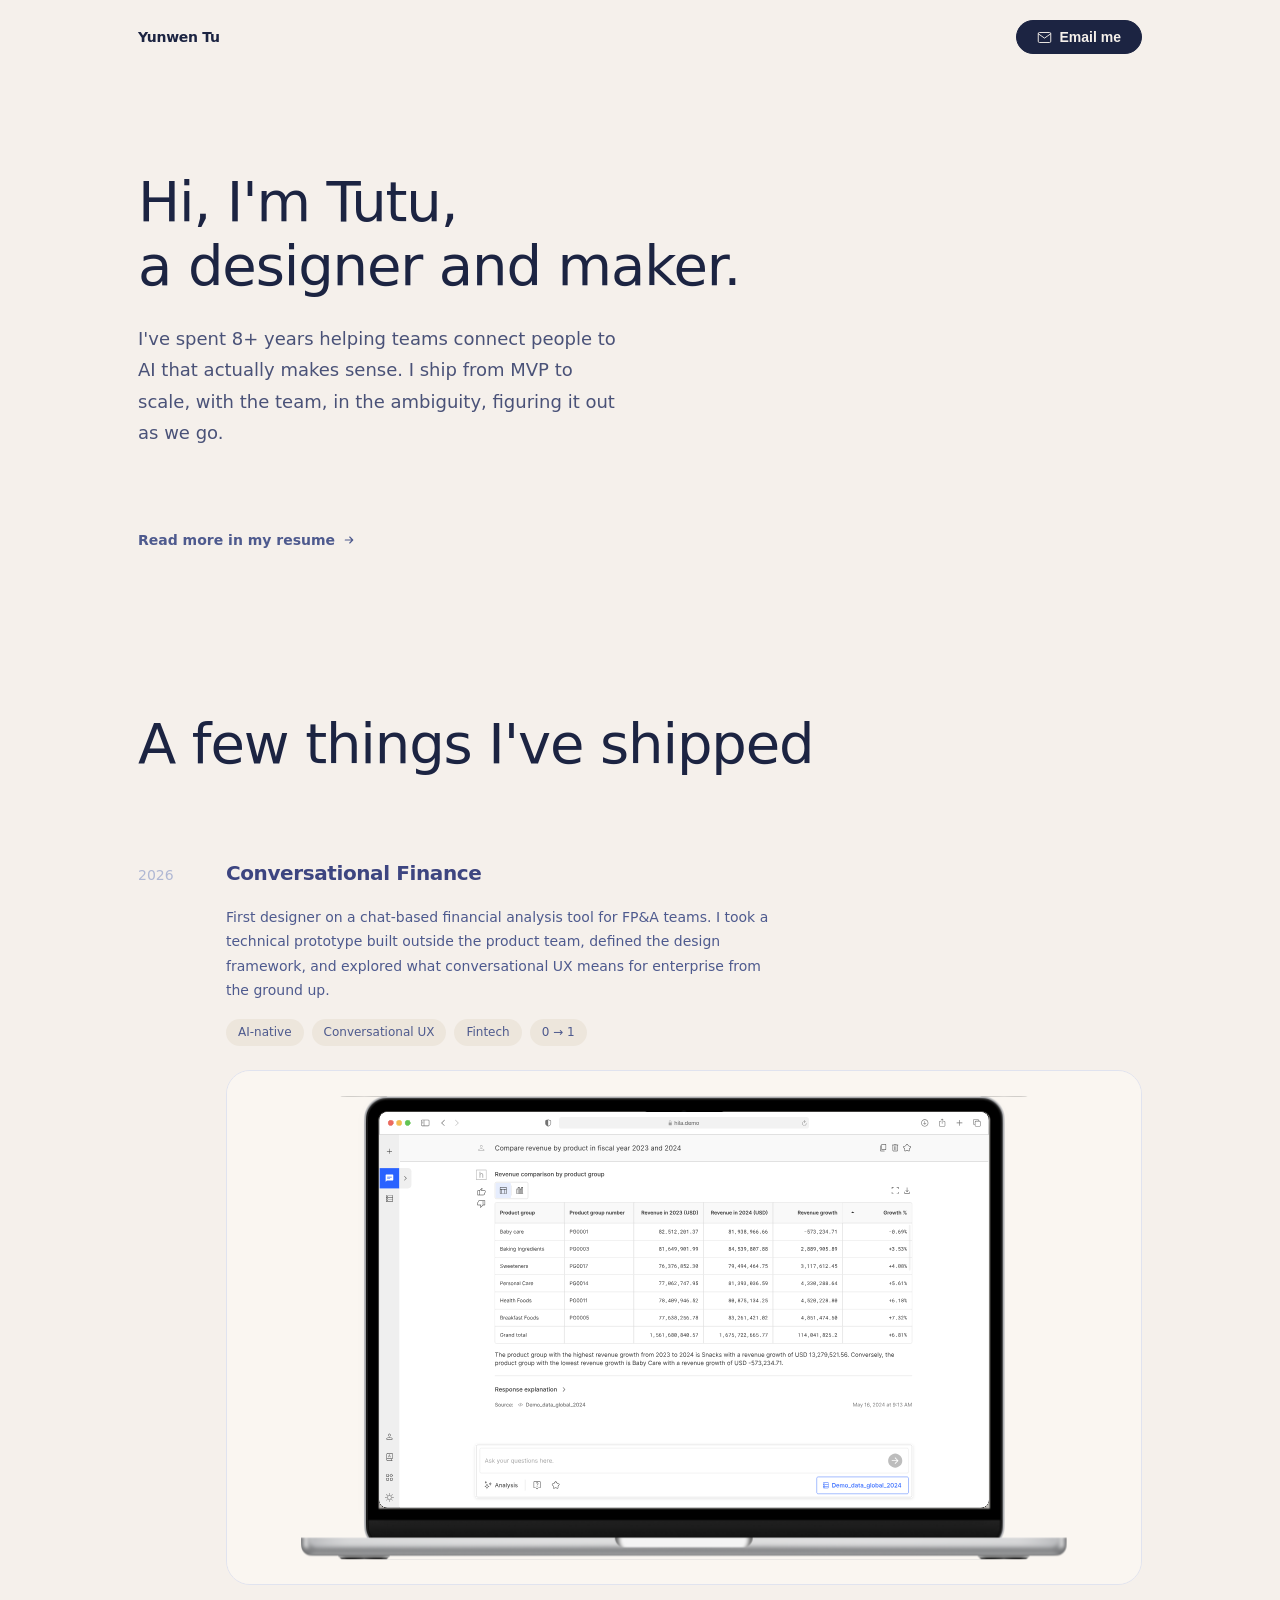
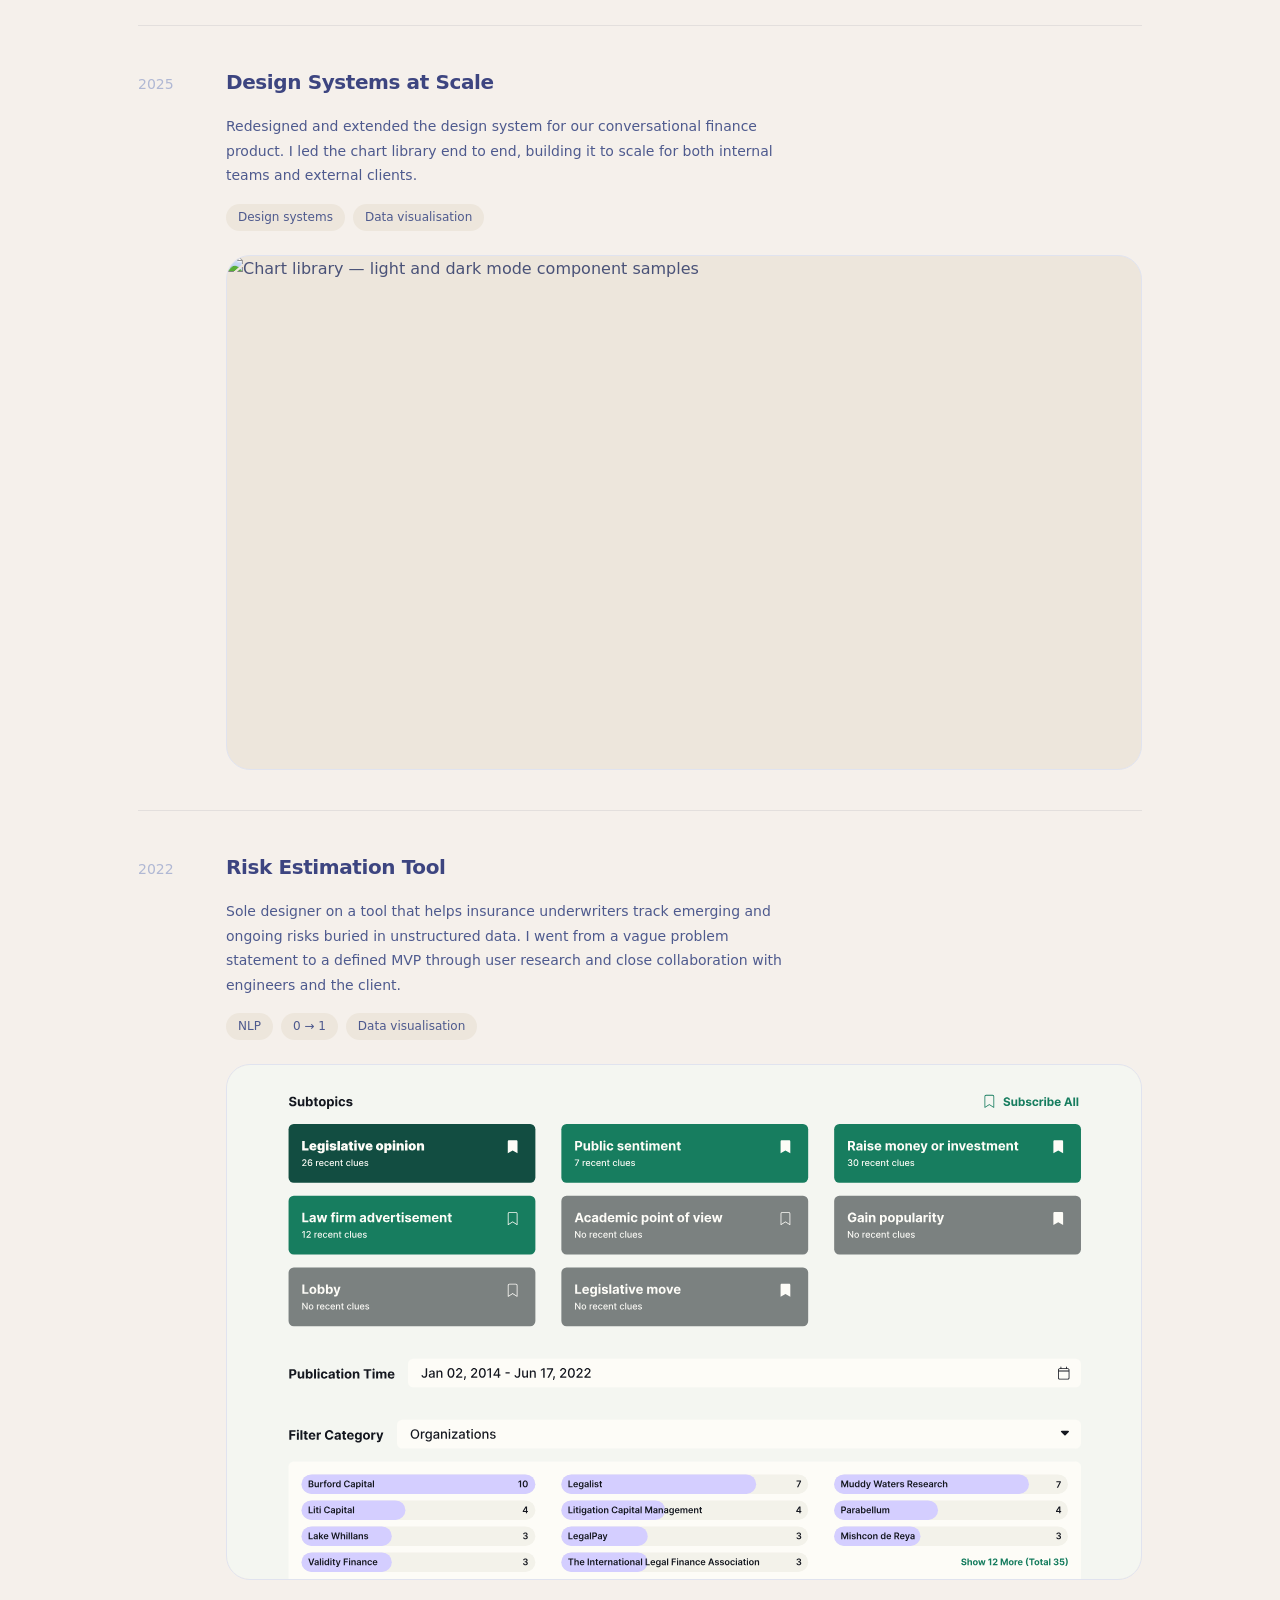
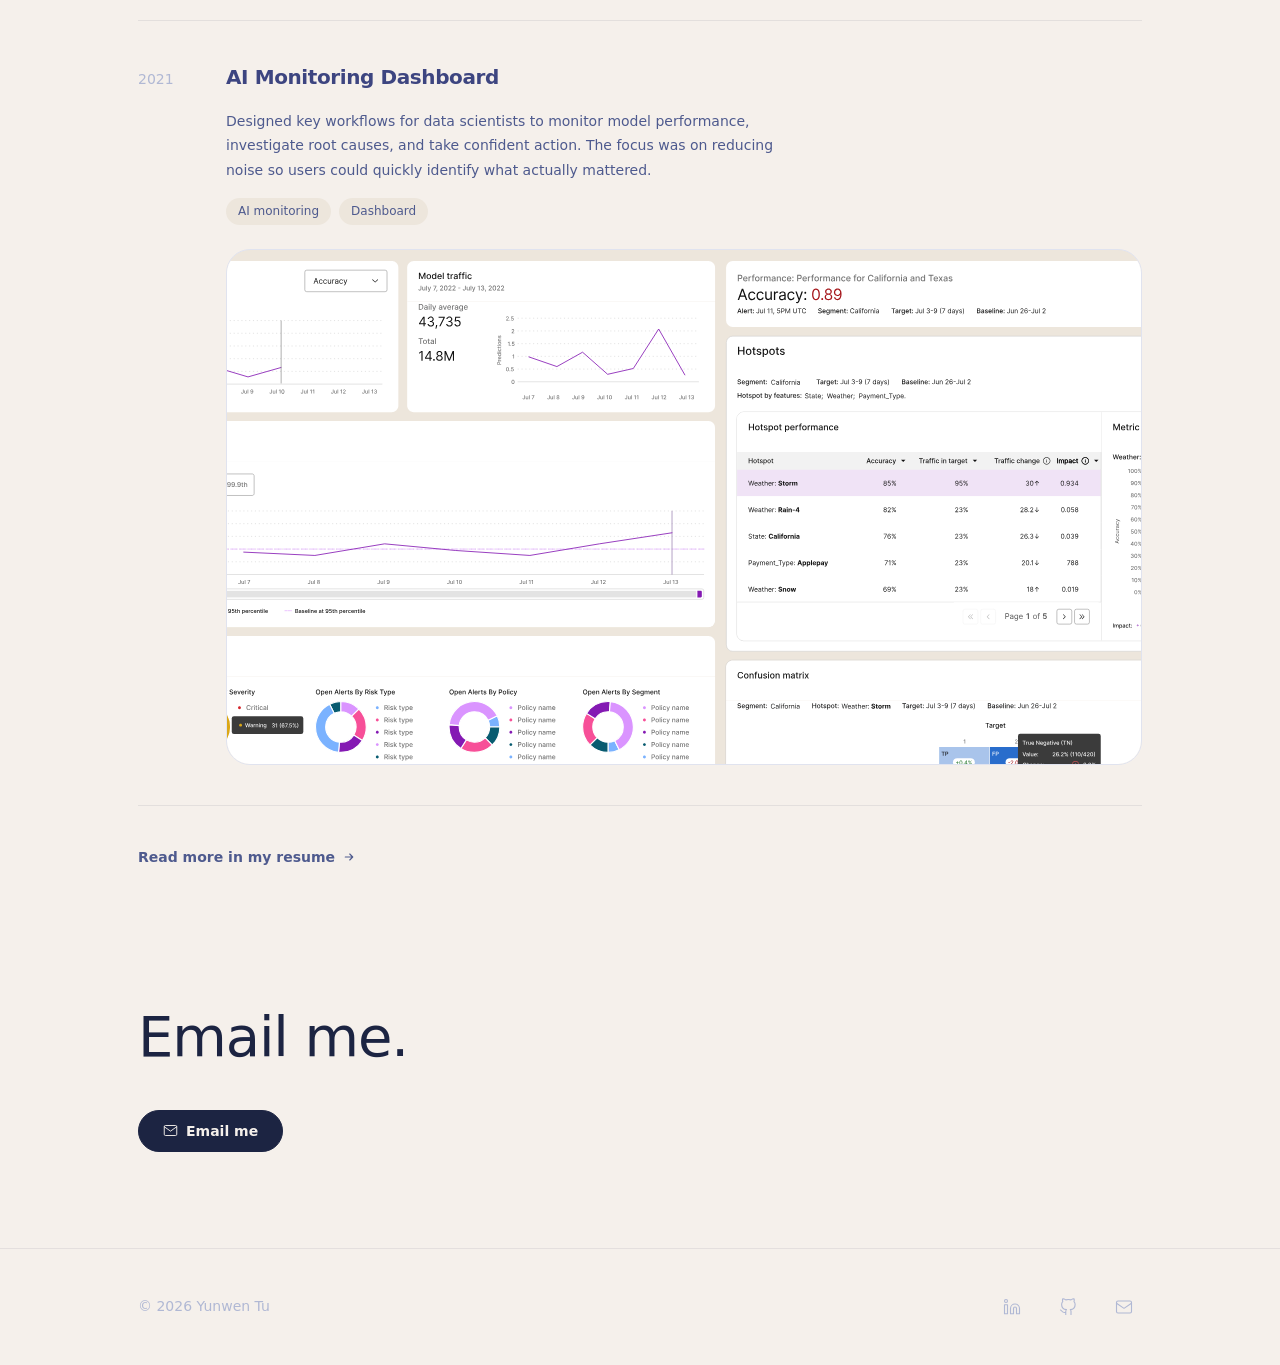
==== index.html @ d5af6b0a "ui polish" ====
<!DOCTYPE html>
<html lang="en">
<head>
  <meta charset="UTF-8">
  <meta name="viewport" content="width=device-width, initial-scale=1.0">
  <title>Yunwen Tu — Product Designer</title>
  <meta name="description" content="Senior product designer specialising in AI and enterprise UX.">

  <link rel="stylesheet" href="https://cdn.jsdelivr.net/npm/@fontsource-variable/mulish/index.css">
  <link rel="stylesheet" href="tokens.css">

  <style>
    /* ================================================================
       RESET & BASE
    ================================================================ */
    *, *::before, *::after { box-sizing: border-box; margin: 0; padding: 0; }
    html { font-size: 16px; scroll-behavior: smooth; }

    body {
      font-family: var(--font-body);
      background-color: var(--surface-page);
      color: var(--text-body);
      line-height: var(--leading-normal);
      -webkit-font-smoothing: antialiased;
    }

    a {
      color: inherit;
      text-decoration: none;
    }

    /* ================================================================
       LAYOUT
    ================================================================ */
    .wrap {
      max-width: var(--max-w-wide);
      margin: 0 auto;
      padding: 0 var(--gutter-md);
    }

    /* ================================================================
       NAV
    ================================================================ */
    .nav {
      position: sticky;
      top: 0;
      z-index: var(--z-sticky);
      background-color: rgba(245, 240, 235, 0.92);
      backdrop-filter: blur(14px);
      -webkit-backdrop-filter: blur(14px);
    }

    .nav-inner {
      max-width: var(--max-w-wide);
      margin: 0 auto;
      padding: var(--space-5) var(--gutter-md);
      display: flex;
      align-items: center;
      justify-content: space-between;
    }

    .nav-name {
      font-size: var(--text-sm);
      font-weight: var(--weight-ui);
      color: var(--text-primary);
      letter-spacing: var(--tracking-tight);
      transition: opacity var(--transition-fast);
    }
    .nav-name:hover { opacity: 0.55; }

    .nav-right {
      display: flex;
      align-items: center;
      gap: var(--space-8);
    }

    .nav-links {
      list-style: none;
      display: flex;
      gap: var(--space-8);
    }

    .nav-links a {
      font-size: var(--text-sm);
      font-weight: var(--weight-normal);
      color: var(--text-secondary);
      transition: color var(--transition-fast);
    }
    .nav-links a:hover { color: var(--text-primary); }

    .nav-email {
      display: inline-flex;
      align-items: center;
      gap: var(--space-2);
      font-size: var(--text-sm);
      font-weight: var(--weight-ui);
      color: var(--text-on-dark);
      background-color: var(--text-primary);
      padding: var(--space-2) var(--space-5);
      border: 1.5px solid var(--text-primary);
      border-radius: var(--radius-full);
      cursor: pointer;
      transition: background-color var(--transition-fast), border-color var(--transition-fast);
    }
    .nav-email:hover {
      background-color: var(--color-navy-900);
      border-color: var(--color-navy-900);
    }

    /* Snackbar */
    .snackbar {
      position: fixed;
      bottom: var(--space-8);
      left: 50%;
      transform: translateX(-50%) translateY(12px);
      background-color: var(--color-navy-800);
      color: var(--color-cream-200);
      font-size: var(--text-sm);
      font-weight: var(--weight-ui);
      padding: var(--space-3) var(--space-6);
      border-radius: var(--radius-full);
      box-shadow: var(--shadow-lg);
      opacity: 0;
      pointer-events: none;
      transition: opacity var(--duration-base) var(--ease-out),
                  transform var(--duration-base) var(--ease-out);
      z-index: var(--z-toast);
      display: flex;
      align-items: center;
      gap: var(--space-2);
    }
    .snackbar.show {
      opacity: 1;
      transform: translateX(-50%) translateY(0);
    }

    /* ================================================================
       HERO
    ================================================================ */
    .hero {
      padding: var(--space-24) 0 var(--space-20);
    }

    .hero-headline {
      font-family: var(--font-display);
      font-weight: var(--weight-display);
      font-size: clamp(var(--text-3xl), 5vw, var(--text-5xl));
      line-height: var(--leading-tight);
      letter-spacing: var(--tracking-tight);
      color: var(--text-primary);
      max-width: 720px;
      margin-bottom: var(--space-6);
      opacity: 0;
      animation: fadeUp 0.5s var(--ease-out) 0.1s forwards;
    }

    .hero-sub {
      font-size: var(--text-lg);
      font-weight: var(--weight-normal);
      color: var(--text-body);
      line-height: var(--leading-relaxed);
      max-width: 480px;
      margin-bottom: var(--space-10);
      opacity: 0;
      animation: fadeUp 0.5s var(--ease-out) 0.2s forwards;
    }

    /* ================================================================
       BUTTONS — used in About teaser
    ================================================================ */
    .btn {
      display: inline-flex;
      align-items: center;
      gap: var(--space-2);
      padding: var(--space-3) var(--space-6);
      font-family: var(--font-sans);
      font-size: var(--text-sm);
      font-weight: var(--weight-ui);
      border-radius: var(--radius-full);
      transition: all var(--transition-base);
      cursor: pointer;
    }

    .btn-outline {
      background-color: transparent;
      color: var(--text-secondary);
      border: 1.5px solid var(--border-strong);
    }
    .btn-outline:hover {
      border-color: var(--text-secondary);
      color: var(--text-primary);
      transform: translateY(-1px);
    }

    /* ================================================================
       WORK — EDITORIAL LIST
    ================================================================ */
    .work-section {
      padding: var(--space-20) 0 var(--space-10);
    }

    .resume-link {
      display: inline-flex;
      align-items: center;
      gap: var(--space-2);
      font-size: var(--text-sm);
      font-weight: var(--weight-ui);
      color: var(--text-secondary);
      text-decoration: none;
      margin-top: var(--space-10);
      transition: color var(--transition-fast);
    }
    .resume-link:hover { color: var(--text-primary); }

    .work-header {
      margin-bottom: var(--space-10);
    }

    .work-title {
      font-family: var(--font-display);
      font-size: clamp(var(--text-3xl), 5vw, var(--text-5xl));
      font-weight: var(--weight-display);
      letter-spacing: var(--tracking-tight);
      line-height: var(--leading-tight);
      color: var(--text-primary);
    }


    /* Each project row — stacked layout */
    .project-row {
      padding: var(--space-10) 0;
      border-bottom: 1px solid var(--border-subtle);
      color: inherit;
    }

    .row-header {
      display: grid;
      grid-template-columns: 3.5rem 1fr;
      gap: var(--space-8);
      align-items: baseline;
      margin-bottom: var(--space-4);
    }

    .row-year-left {
      font-size: var(--text-sm);
      font-weight: var(--weight-normal);
      color: var(--text-muted);
      font-variant-numeric: tabular-nums;
      padding-top: 2px;
    }

    .row-title {
      font-family: var(--font-display);
      font-size: var(--text-xl);
      font-weight: var(--weight-ui);
      color: var(--text-subhead);
      letter-spacing: var(--tracking-tight);
    }

    /* Content indented to align with title */
    .row-body {
      padding-left: calc(3.5rem + var(--space-8));
    }

    .row-desc {
      font-size: var(--text-sm);
      color: var(--text-secondary);
      line-height: var(--leading-relaxed);
      max-width: 560px;
      margin-bottom: var(--space-4);
    }

    .row-tags {
      display: flex;
      flex-wrap: wrap;
      gap: var(--space-2);
      margin-bottom: var(--space-6);
    }

    .row-tag {
      font-size: var(--text-xs);
      font-weight: var(--weight-normal);
      color: var(--text-secondary);
      background-color: var(--surface-subtle);
      border-radius: var(--radius-full);
      padding: var(--space-1) var(--space-3);
      white-space: nowrap;
    }

    /* Image — full width below content */
    .row-image {
      width: 100%;
      aspect-ratio: 16 / 9;
      border-radius: var(--radius-xl);
      overflow: hidden;
      background-color: var(--surface-subtle);
      border: 1px solid var(--border-default);
    }

    .row-image img {
      width: 100%;
      height: 100%;
      object-fit: cover;
      display: block;
    }

    .row-image img.fit-contain {
      object-fit: contain;
      background-color: var(--color-cream-100);
      padding: var(--space-6) 0;
    }

    @keyframes autoScroll {
      0%, 8%    { object-position: center top; }
      92%, 100% { object-position: center bottom; }
    }

    .row-image img.auto-scroll {
      object-fit: cover;
      object-position: center top;
      animation: autoScroll 6s ease-in-out infinite alternate;
    }

    .project-row:last-child {
      border-bottom: none;
    }

    /* ================================================================
       CLOSING CTA
    ================================================================ */
    .cta-section {
      padding: var(--space-24) 0;
    }

    .cta-heading {
      font-family: var(--font-display);
      font-size: clamp(var(--text-3xl), 5vw, var(--text-5xl));
      font-weight: var(--weight-display);
      letter-spacing: var(--tracking-tight);
      line-height: var(--leading-tight);
      color: var(--text-primary);
      margin-bottom: var(--space-10);
    }

    .cta-actions {
      display: flex;
      align-items: center;
      gap: var(--space-4);
      flex-wrap: wrap;
    }

    .cta-btn {
      display: inline-flex;
      align-items: center;
      gap: var(--space-2);
      padding: var(--space-3) var(--space-6);
      font-family: var(--font-sans);
      font-size: var(--text-sm);
      font-weight: var(--weight-ui);
      border-radius: var(--radius-full);
      cursor: pointer;
      transition: all var(--transition-base);
      text-decoration: none;
    }

    .cta-btn-dark {
      background-color: var(--text-primary);
      color: var(--text-on-dark);
      border: 1.5px solid var(--text-primary);
    }
    .cta-btn-dark:hover {
      background-color: var(--color-navy-900);
      border-color: var(--color-navy-900);
      transform: translateY(-1px);
      box-shadow: var(--shadow-md);
    }

    .cta-btn-outline {
      background-color: transparent;
      color: var(--text-secondary);
      border: 1.5px solid var(--border-strong);
    }
    .cta-btn-outline:hover {
      border-color: var(--text-secondary);
      color: var(--text-primary);
      transform: translateY(-1px);
    }

    /* ================================================================
       FOOTER
    ================================================================ */
    .footer {
      padding: var(--space-10) 0;
      border-top: 1px solid var(--border-subtle);
    }

    .footer-inner {
      max-width: var(--max-w-wide);
      margin: 0 auto;
      padding: 0 var(--gutter-md);
      display: flex;
      align-items: center;
      justify-content: space-between;
    }

    .footer-copy {
      font-size: var(--text-sm);
      color: var(--text-muted);
    }

    .footer-links {
      list-style: none;
      display: flex;
      gap: var(--space-5);
      align-items: center;
    }

    .footer-links a {
      display: flex;
      align-items: center;
      justify-content: center;
      width: 36px;
      height: 36px;
      color: var(--text-muted);
      border-radius: var(--radius-full);
      transition: color var(--transition-fast), background-color var(--transition-fast);
    }
    .footer-links a:hover {
      color: var(--text-primary);
      background-color: var(--surface-subtle);
    }

    /* ================================================================
       ANIMATIONS
    ================================================================ */
    @keyframes fadeUp {
      from { opacity: 0; transform: translateY(16px); }
      to   { opacity: 1; transform: translateY(0); }
    }

    .reveal {
      opacity: 0;
      transform: translateY(20px);
      transition: opacity 0.5s var(--ease-out), transform 0.5s var(--ease-out);
    }
    .reveal.visible { opacity: 1; transform: translateY(0); }
    .reveal-d1 { transition-delay: 0.08s; }
    .reveal-d2 { transition-delay: 0.16s; }
    .reveal-d3 { transition-delay: 0.24s; }

    /* ================================================================
       RESPONSIVE
    ================================================================ */
    @media (max-width: 640px) {
      .row-header { grid-template-columns: 3rem 1fr; gap: var(--space-4); }
      .row-body { padding-left: calc(3rem + var(--space-4)); }
    }

    @media (max-width: 640px) {
      .wrap, .nav-inner, .footer-inner { padding-left: var(--gutter); padding-right: var(--gutter); }
      .cta-actions { flex-direction: column; align-items: flex-start; }
      .hero { padding: var(--space-16) 0 var(--space-12); }
      .nav-email { padding: var(--space-2); gap: 0; }
      .nav-email .email-label { display: none; }
    }
  </style>
</head>

<body>

  <!-- NAV -->
  <nav class="nav" aria-label="Main navigation">
    <div class="nav-inner">
      <a href="index.html" class="nav-name">Yunwen Tu</a>
      <div class="nav-right">
        <button class="nav-email" id="emailBtn"
                aria-label="Copy email address">
          <svg width="15" height="15" viewBox="0 0 24 24" fill="none" aria-hidden="true" style="flex-shrink:0;">
            <rect x="2" y="4" width="20" height="16" rx="2" stroke="currentColor" stroke-width="1.5"/>
            <path d="M2 6l10 7 10-7" stroke="currentColor" stroke-width="1.5" stroke-linecap="round" stroke-linejoin="round"/>
          </svg>
          <span class="email-label">Email me</span>
        </button>
      </div>
    </div>
  </nav>


  <!-- HERO -->
  <section class="hero" aria-label="Introduction">
    <div class="wrap">

      <h1 class="hero-headline">
        Hi, I'm Tutu,<br>a designer and maker.
      </h1>

      <p class="hero-sub">
        I've spent 8+ years helping teams connect people to AI that actually makes sense.
        I ship from MVP to scale, with the team, in the ambiguity, figuring it out as we go.
      </p>

      <a href="resume.pdf" target="_blank" class="resume-link">
        Read more in my resume
        <svg width="12" height="12" viewBox="0 0 16 16" fill="none" aria-hidden="true">
          <path d="M3 8h10M9 4l4 4-4 4" stroke="currentColor" stroke-width="1.5" stroke-linecap="round" stroke-linejoin="round"/>
        </svg>
      </a>

    </div>
  </section>


  <!-- WORK -->
  <section class="work-section" aria-label="Selected work">
    <div class="wrap">

      <div class="work-header reveal">
        <span class="work-title">A few things I've shipped</span>
      </div>

      <div class="project-row reveal">
        <div class="row-header">
          <span class="row-year-left">2026</span>
          <p class="row-title">Conversational Finance</p>
        </div>
        <div class="row-body">
          <p class="row-desc">First designer on a chat-based financial analysis tool for FP&A teams. I took a technical prototype built outside the product team, defined the design framework, and explored what conversational UX means for enterprise from the ground up.</p>
          <div class="row-tags">
            <span class="row-tag">AI-native</span>
            <span class="row-tag">Conversational UX</span>
            <span class="row-tag">Fintech</span>
            <span class="row-tag">0 → 1</span>
          </div>
          <div class="row-image">
            <img src="images/conversational-finance-ui-v2.svg" alt="Conversational Finance — chat interface showing revenue comparison" class="fit-contain">
          </div>
        </div>
      </div>

      <div class="project-row reveal">
        <div class="row-header">
          <span class="row-year-left">2025</span>
          <p class="row-title">Design Systems at Scale</p>
        </div>
        <div class="row-body">
          <p class="row-desc">Redesigned and extended the design system for our conversational finance product. I led the chart library end to end, building it to scale for both internal teams and external clients.</p>
          <div class="row-tags">
            <span class="row-tag">Design systems</span>
            <span class="row-tag">Data visualisation</span>
          </div>
          <div class="row-image">
            <img src="images/chart-lib-sample.svg" alt="Chart library — light and dark mode component samples" style="object-position: left center;">
          </div>
        </div>
      </div>

      <div class="project-row reveal">
        <div class="row-header">
          <span class="row-year-left">2022</span>
          <p class="row-title">Risk Estimation Tool</p>
        </div>
        <div class="row-body">
          <p class="row-desc">Sole designer on a tool that helps insurance underwriters track emerging and ongoing risks buried in unstructured data. I went from a vague problem statement to a defined MVP through user research and close collaboration with engineers and the client.</p>
          <div class="row-tags">
            <span class="row-tag">NLP</span>
            <span class="row-tag">0 → 1</span>
            <span class="row-tag">Data visualisation</span>
          </div>
          <div class="row-image">
            <img src="images/syntopic-subtopics.svg" alt="Risk Estimation Tool — subtopics and timeline interface" class="auto-scroll">
          </div>
        </div>
      </div>

      <div class="project-row reveal">
        <div class="row-header">
          <span class="row-year-left">2021</span>
          <p class="row-title">AI Monitoring Dashboard</p>
        </div>
        <div class="row-body">
          <p class="row-desc">Designed key workflows for data scientists to monitor model performance, investigate root causes, and take confident action. The focus was on reducing noise so users could quickly identify what actually mattered.</p>
          <div class="row-tags">
            <span class="row-tag">AI monitoring</span>
            <span class="row-tag">Dashboard</span>
          </div>
          <div class="row-image">
            <img src="images/vianops-collage-crop.svg" alt="AI Monitoring Dashboard — model performance and alerts" style="object-position: left top;">
          </div>
        </div>
      </div>

      <a href="resume.pdf" target="_blank" class="resume-link reveal">
        Read more in my resume
        <svg width="12" height="12" viewBox="0 0 16 16" fill="none" aria-hidden="true">
          <path d="M3 8h10M9 4l4 4-4 4" stroke="currentColor" stroke-width="1.5" stroke-linecap="round" stroke-linejoin="round"/>
        </svg>
      </a>
  </section>


  <!-- CLOSING CTA -->
  <section class="cta-section" aria-label="Get in touch">
    <div class="wrap">
      <h2 class="cta-heading reveal">Email me.</h2>
      <div class="cta-actions reveal">
        <button class="cta-btn cta-btn-dark" id="ctaEmailBtn">
          <svg width="15" height="15" viewBox="0 0 24 24" fill="none" aria-hidden="true" style="flex-shrink:0;">
            <rect x="2" y="4" width="20" height="16" rx="2" stroke="currentColor" stroke-width="1.5"/>
            <path d="M2 6l10 7 10-7" stroke="currentColor" stroke-width="1.5" stroke-linecap="round" stroke-linejoin="round"/>
          </svg>
          <span class="cta-email-label">Email me</span>
        </button>
      </div>
    </div>
  </section>


  <!-- FOOTER -->
  <footer class="footer">
    <div class="footer-inner">
      <p class="footer-copy">© 2026 Yunwen Tu</p>
      <ul class="footer-links">
        <li>
          <a href="https://www.linkedin.com/in/tuyunwen/" target="_blank" rel="noopener noreferrer" aria-label="LinkedIn">
            <svg width="18" height="18" viewBox="0 0 24 24" fill="none" aria-hidden="true">
              <path d="M16 8a6 6 0 0 1 6 6v7h-4v-7a2 2 0 0 0-2-2 2 2 0 0 0-2 2v7h-4v-7a6 6 0 0 1 6-6z" stroke="currentColor" stroke-width="1.5" stroke-linecap="round" stroke-linejoin="round"/>
              <rect x="2" y="9" width="4" height="12" stroke="currentColor" stroke-width="1.5" stroke-linecap="round" stroke-linejoin="round"/>
              <circle cx="4" cy="4" r="2" stroke="currentColor" stroke-width="1.5"/>
            </svg>
          </a>
        </li>
        <li>
          <a href="https://github.com/tutuseagull" target="_blank" rel="noopener noreferrer" aria-label="GitHub">
            <svg width="18" height="18" viewBox="0 0 24 24" fill="none" aria-hidden="true">
              <path d="M9 19c-5 1.5-5-2.5-7-3m14 6v-3.87a3.37 3.37 0 0 0-.94-2.61c3.14-.35 6.44-1.54 6.44-7A5.44 5.44 0 0 0 20 4.77 5.07 5.07 0 0 0 19.91 1S18.73.65 16 2.48a13.38 13.38 0 0 0-7 0C6.27.65 5.09 1 5.09 1A5.07 5.07 0 0 0 5 4.77a5.44 5.44 0 0 0-1.5 3.78c0 5.42 3.3 6.61 6.44 7A3.37 3.37 0 0 0 9 18.13V22" stroke="currentColor" stroke-width="1.5" stroke-linecap="round" stroke-linejoin="round"/>
            </svg>
          </a>
        </li>
        <li>
          <a href="mailto:yunwentu22@gmail.com" aria-label="Email">
            <svg width="18" height="18" viewBox="0 0 24 24" fill="none" aria-hidden="true">
              <rect x="2" y="4" width="20" height="16" rx="2" stroke="currentColor" stroke-width="1.5"/>
              <path d="M2 7l9.5 6.5a1 1 0 0 0 1 0L22 7" stroke="currentColor" stroke-width="1.5" stroke-linecap="round"/>
            </svg>
          </a>
        </li>
      </ul>
    </div>
  </footer>


  <!-- Snackbar -->
  <div class="snackbar" id="snackbar" role="status" aria-live="polite">
    <svg width="14" height="14" viewBox="0 0 16 16" fill="none" aria-hidden="true">
      <path d="M3 8.5l3.5 3.5 6.5-7" stroke="currentColor" stroke-width="1.6"
            stroke-linecap="round" stroke-linejoin="round"/>
    </svg>
    Email copied
  </div>

  <script>
    // Scroll reveal
    const observer = new IntersectionObserver(
      (entries) => entries.forEach(e => {
        if (e.isIntersecting) { e.target.classList.add('visible'); observer.unobserve(e.target); }
      }),
      { threshold: 0.06, rootMargin: '0px 0px -28px 0px' }
    );
    document.querySelectorAll('.reveal').forEach(el => observer.observe(el));

    // Email button — hover label swap + copy + snackbar
    const btn   = document.getElementById('emailBtn');
    const label = btn.querySelector('.email-label');
    const snack = document.getElementById('snackbar');
    const EMAIL = 'yunwentu22@gmail.com';
    let snackTimer;

    btn.addEventListener('mouseenter', () => { label.textContent = 'Copy email'; });
    btn.addEventListener('mouseleave', () => { label.textContent = 'Email me'; });

    btn.addEventListener('click', () => {
      navigator.clipboard.writeText(EMAIL).then(() => {
        clearTimeout(snackTimer);
        snack.classList.add('show');
        snackTimer = setTimeout(() => snack.classList.remove('show'), 2200);
      });
    });

    // CTA email button
    const ctaBtn   = document.getElementById('ctaEmailBtn');
    const ctaLabel = ctaBtn.querySelector('.cta-email-label');

    ctaBtn.addEventListener('mouseenter', () => { ctaLabel.textContent = 'Copy email'; });
    ctaBtn.addEventListener('mouseleave', () => { ctaLabel.textContent = 'Email'; });

    ctaBtn.addEventListener('click', () => {
      navigator.clipboard.writeText(EMAIL).then(() => {
        clearTimeout(snackTimer);
        snack.classList.add('show');
        snackTimer = setTimeout(() => snack.classList.remove('show'), 2200);
      });
    });
  </script>

</body>
</html>
---- tokens.css ----
/* ============================================================
   TUTU PORTFOLIO — Design Tokens
   tokens.css · v2.0

   Decisions locked in this version:
   - Typography: Mulish Variable (single family, weight hierarchy)
   - Background: warm cream #F5F0EB, no default grid
   - Grid patterns: utility classes, use selectively on slides /
     case study sections — not as a site-wide treatment
   - Colors: secondary text + accent corrected to pass WCAG AA

   How to use:
   - Load font first in every HTML page:
     <link rel="stylesheet" href="https://cdn.jsdelivr.net/npm/@fontsource-variable/mulish/index.css">
   - Then import this file:
     <link rel="stylesheet" href="/assets/styles/tokens.css">
   - Reference tokens via var(--token-name) in your CSS
   - Never hardcode colors, sizes, or fonts — always use tokens
   ============================================================ */


/* ------------------------------------------------------------
   COLOR — Brand Primitives
   Raw color values. Don't use these directly in components —
   use the semantic tokens below instead.
   ------------------------------------------------------------ */
:root {
  --color-cream-100: #FAF6F1;
  --color-cream-200: #F5F0EB;   /* ← main background */
  --color-cream-300: #EDE6DC;

  --color-navy-900:  #131928;
  --color-navy-800:  #1C2442;   /* ← primary text       · 12.0:1 vs cream ✓ AAA */
  --color-navy-700:  #2D3566;
  --color-navy-600:  #3D4580;   /* ← subheadings        ·  6.9:1 vs cream ✓ AA  */
  --color-navy-500:  #4E5A8E;   /* ← secondary text     ·  4.6:1 vs cream ✓ AA  */
  --color-navy-400:  #4A5278;   /* ← body copy          ·  5.9:1 vs cream ✓ AA  */
  --color-navy-200:  #B0B8D4;   /* ← muted / decorative · decorative only        */
  --color-navy-100:  #E0E3EF;

  --color-violet-700: #3730A3;
  --color-violet-600: #4840C8;   /* ← accent / links     ·  5.6:1 vs cream ✓ AA  */
  --color-violet-100: #ECEAFE;

  /* Per-project accent colors */
  --color-project-1: #2D3566;   /* Conversational Finance — navy-purple  */
  --color-project-2: #3730A3;   /* Design Systems         — deep violet  */
  --color-project-3: #1B3D2B;   /* Risk Estimation        — forest green */
  --color-project-4: #222222;   /* AI Monitoring          — near-black   */

  /* Neutrals */
  --color-white: #FFFFFF;
  --color-black: #0D0D0D;
}


/* ------------------------------------------------------------
   COLOR — Semantic Tokens
   Use these in all component and layout styles.
   ------------------------------------------------------------ */
:root {
  /* Surfaces */
  --surface-page:       var(--color-cream-200);
  --surface-subtle:     var(--color-cream-300);
  --surface-card:       var(--color-white);
  --surface-dark:       var(--color-navy-800);
  --surface-overlay:    rgba(28, 36, 66, 0.55);

  /* Text — all pass WCAG AA on --surface-page */
  --text-primary:       var(--color-navy-800);   /* 12.0:1 — headlines, primary  */
  --text-subhead:       var(--color-navy-600);   /*  6.9:1 — section headings    */
  --text-body:          var(--color-navy-400);   /*  5.9:1 — paragraphs          */
  --text-secondary:     var(--color-navy-500);   /*  4.6:1 — captions, metadata  */
  --text-muted:         var(--color-navy-200);   /* decorative only — labels,    */
                                                 /* numbers that repeat elsewhere */
  --text-on-dark:       var(--color-cream-200);
  --text-on-dark-muted: rgba(245, 240, 235, 0.60);

  /* Interactive */
  --text-link:          var(--color-violet-600);  /* 5.6:1 ✓ AA */
  --text-link-hover:    var(--color-violet-700);

  --accent:             var(--color-violet-600);
  --accent-hover:       var(--color-violet-700);
  --accent-subtle:      var(--color-violet-100);

  /* Borders */
  --border-default:     var(--color-navy-100);
  --border-subtle:      rgba(28, 36, 66, 0.08);
  --border-strong:      var(--color-navy-200);
}


/* ------------------------------------------------------------
   TYPOGRAPHY — Font Family
   Single family: Mulish Variable.
   Hierarchy comes entirely from weight, not font switching.
   ------------------------------------------------------------ */
:root {
  --font-sans:  'Mulish Variable', 'Mulish', system-ui, -apple-system, sans-serif;
  --font-mono:  'JetBrains Mono', 'Fira Code', 'Menlo', monospace;

  /* Shorthand aliases — both point to the same family */
  --font-display: var(--font-sans);
  --font-body:    var(--font-sans);
}


/* ------------------------------------------------------------
   TYPOGRAPHY — Weight Hierarchy
   This is how you create hierarchy with a single font family.
   Use these weight tokens instead of raw numbers.
   ------------------------------------------------------------ */
:root {
  --weight-hero:     200;   /* Hero / splash headlines only — very light */
  --weight-display:  300;   /* Section headlines, large text             */
  --weight-normal:   400;   /* Body copy, subheadings, prose             */
  --weight-ui:       600;   /* Card titles, nav, buttons, badges         */
  --weight-label:    700;   /* Eyebrows, tags — used uppercase + tracked */
}


/* ------------------------------------------------------------
   TYPOGRAPHY — Size Scale
   Based on a 1.25 (Major Third) modular scale, 16px base.
   ------------------------------------------------------------ */
:root {
  --text-xs:    0.75rem;    /*  12px */
  --text-sm:    0.875rem;   /*  14px */
  --text-base:  1rem;       /*  16px */
  --text-lg:    1.125rem;   /*  18px */
  --text-xl:    1.25rem;    /*  20px */
  --text-2xl:   1.5rem;     /*  24px */
  --text-3xl:   2rem;       /*  32px */
  --text-4xl:   2.75rem;    /*  44px */
  --text-5xl:   3.5rem;     /*  56px */
  --text-6xl:   4.5rem;     /*  72px — hero splash only */
}


/* ------------------------------------------------------------
   TYPOGRAPHY — Leading & Tracking
   ------------------------------------------------------------ */
:root {
  --leading-tight:   1.15;   /* large headlines                    */
  --leading-snug:    1.35;   /* subheadings                        */
  --leading-normal:  1.6;    /* body text                          */
  --leading-relaxed: 1.75;   /* long-form / case study prose       */

  --tracking-tight:   -0.02em;
  --tracking-normal:   0em;
  --tracking-wide:     0.06em;
  --tracking-widest:   0.12em;  /* eyebrows / uppercase labels */
}


/* ------------------------------------------------------------
   SPACING
   4px base grid. Use everywhere — padding, margin, gap.
   ------------------------------------------------------------ */
:root {
  --space-1:   0.25rem;   /*   4px */
  --space-2:   0.5rem;    /*   8px */
  --space-3:   0.75rem;   /*  12px */
  --space-4:   1rem;      /*  16px */
  --space-5:   1.25rem;   /*  20px */
  --space-6:   1.5rem;    /*  24px */
  --space-8:   2rem;      /*  32px */
  --space-10:  2.5rem;    /*  40px */
  --space-12:  3rem;      /*  48px */
  --space-16:  4rem;      /*  64px */
  --space-20:  5rem;      /*  80px */
  --space-24:  6rem;      /*  96px */
  --space-32:  8rem;      /* 128px */
  --space-40: 10rem;      /* 160px */
}


/* ------------------------------------------------------------
   LAYOUT
   ------------------------------------------------------------ */
:root {
  --max-w-text:     680px;   /* prose / case study body column */
  --max-w-content:  900px;   /* project cards, mid-width       */
  --max-w-wide:    1100px;   /* full-width sections            */
  --max-w-full:    1440px;   /* site container max             */

  --gutter:     var(--space-6);    /* page-edge padding, mobile  */
  --gutter-md:  var(--space-12);   /* page-edge padding, desktop */
}


/* ------------------------------------------------------------
   BORDER RADIUS
   ------------------------------------------------------------ */
:root {
  --radius-sm:   4px;
  --radius-md:   8px;
  --radius-lg:   16px;
  --radius-xl:   24px;
  --radius-2xl:  32px;
  --radius-full: 9999px;
}


/* ------------------------------------------------------------
   SHADOWS
   Navy-tinted so they read warm against the cream background.
   ------------------------------------------------------------ */
:root {
  --shadow-sm:  0 1px 4px   rgba(28, 36, 66, 0.07);
  --shadow-md:  0 4px 16px  rgba(28, 36, 66, 0.09);
  --shadow-lg:  0 8px 32px  rgba(28, 36, 66, 0.12);
  --shadow-xl:  0 16px 48px rgba(28, 36, 66, 0.14);
}


/* ------------------------------------------------------------
   TRANSITIONS
   ------------------------------------------------------------ */
:root {
  --ease:         cubic-bezier(0.4, 0, 0.2, 1);
  --ease-out:     cubic-bezier(0, 0, 0.2, 1);
  --ease-in:      cubic-bezier(0.4, 0, 1, 1);

  --duration-fast:    150ms;
  --duration-base:    250ms;
  --duration-slow:    400ms;
  --duration-slower:  600ms;

  --transition-fast:  var(--duration-fast)   var(--ease);
  --transition-base:  var(--duration-base)   var(--ease);
  --transition-slow:  var(--duration-slow)   var(--ease);
}


/* ------------------------------------------------------------
   Z-INDEX SCALE
   ------------------------------------------------------------ */
:root {
  --z-below:    -1;
  --z-base:      0;
  --z-raised:   10;
  --z-dropdown: 100;
  --z-sticky:   200;
  --z-overlay:  300;
  --z-modal:    400;
  --z-toast:    500;
}


/* ------------------------------------------------------------
   GRID PATTERN UTILITIES
   Optional — apply to any section, slide, or case study block.
   Not used as a site-wide background.

   Usage:
     <section class="bg-grid-48"> ... </section>
     <div class="bg-dot-36"> ... </div>

   All patterns use the cream base + navy lines/dots at low
   opacity so they never interfere with text contrast.
   ------------------------------------------------------------ */

/* Graph paper — 48px (architectural, subtle) */
.bg-grid-48 {
  background-color: var(--color-cream-200);
  background-image:
    linear-gradient(rgba(28, 36, 66, 0.045) 1px, transparent 1px),
    linear-gradient(90deg, rgba(28, 36, 66, 0.045) 1px, transparent 1px),
    linear-gradient(rgba(28, 36, 66, 0.018) 1px, transparent 1px),
    linear-gradient(90deg, rgba(28, 36, 66, 0.018) 1px, transparent 1px);
  background-size: 48px 48px, 48px 48px, 12px 12px, 12px 12px;
}

/* Graph paper — 28px (standard, more present) */
.bg-grid-28 {
  background-color: var(--color-cream-200);
  background-image:
    linear-gradient(rgba(28, 36, 66, 0.055) 1px, transparent 1px),
    linear-gradient(90deg, rgba(28, 36, 66, 0.055) 1px, transparent 1px),
    linear-gradient(rgba(28, 36, 66, 0.022) 1px, transparent 1px),
    linear-gradient(90deg, rgba(28, 36, 66, 0.022) 1px, transparent 1px);
  background-size: 28px 28px, 28px 28px, 7px 7px, 7px 7px;
}

/* Dot grid — 36px (drafting, spacious) */
.bg-dot-36 {
  background-color: var(--color-cream-200);
  background-image: radial-gradient(
    circle,
    rgba(28, 36, 66, 0.12) 1.4px,
    transparent 1.4px
  );
  background-size: 36px 36px;
}

/* Dot grid — 20px (notebook, warm texture) */
.bg-dot-20 {
  background-color: var(--color-cream-200);
  background-image: radial-gradient(
    circle,
    rgba(28, 36, 66, 0.15) 1.2px,
    transparent 1.2px
  );
  background-size: 20px 20px;
}

/* Dark card variant — grid on navy (for project hero slides) */
.bg-grid-dark {
  background-color: var(--color-navy-800);
  background-image:
    linear-gradient(rgba(245, 240, 235, 0.06) 1px, transparent 1px),
    linear-gradient(90deg, rgba(245, 240, 235, 0.06) 1px, transparent 1px);
  background-size: 48px 48px;
}
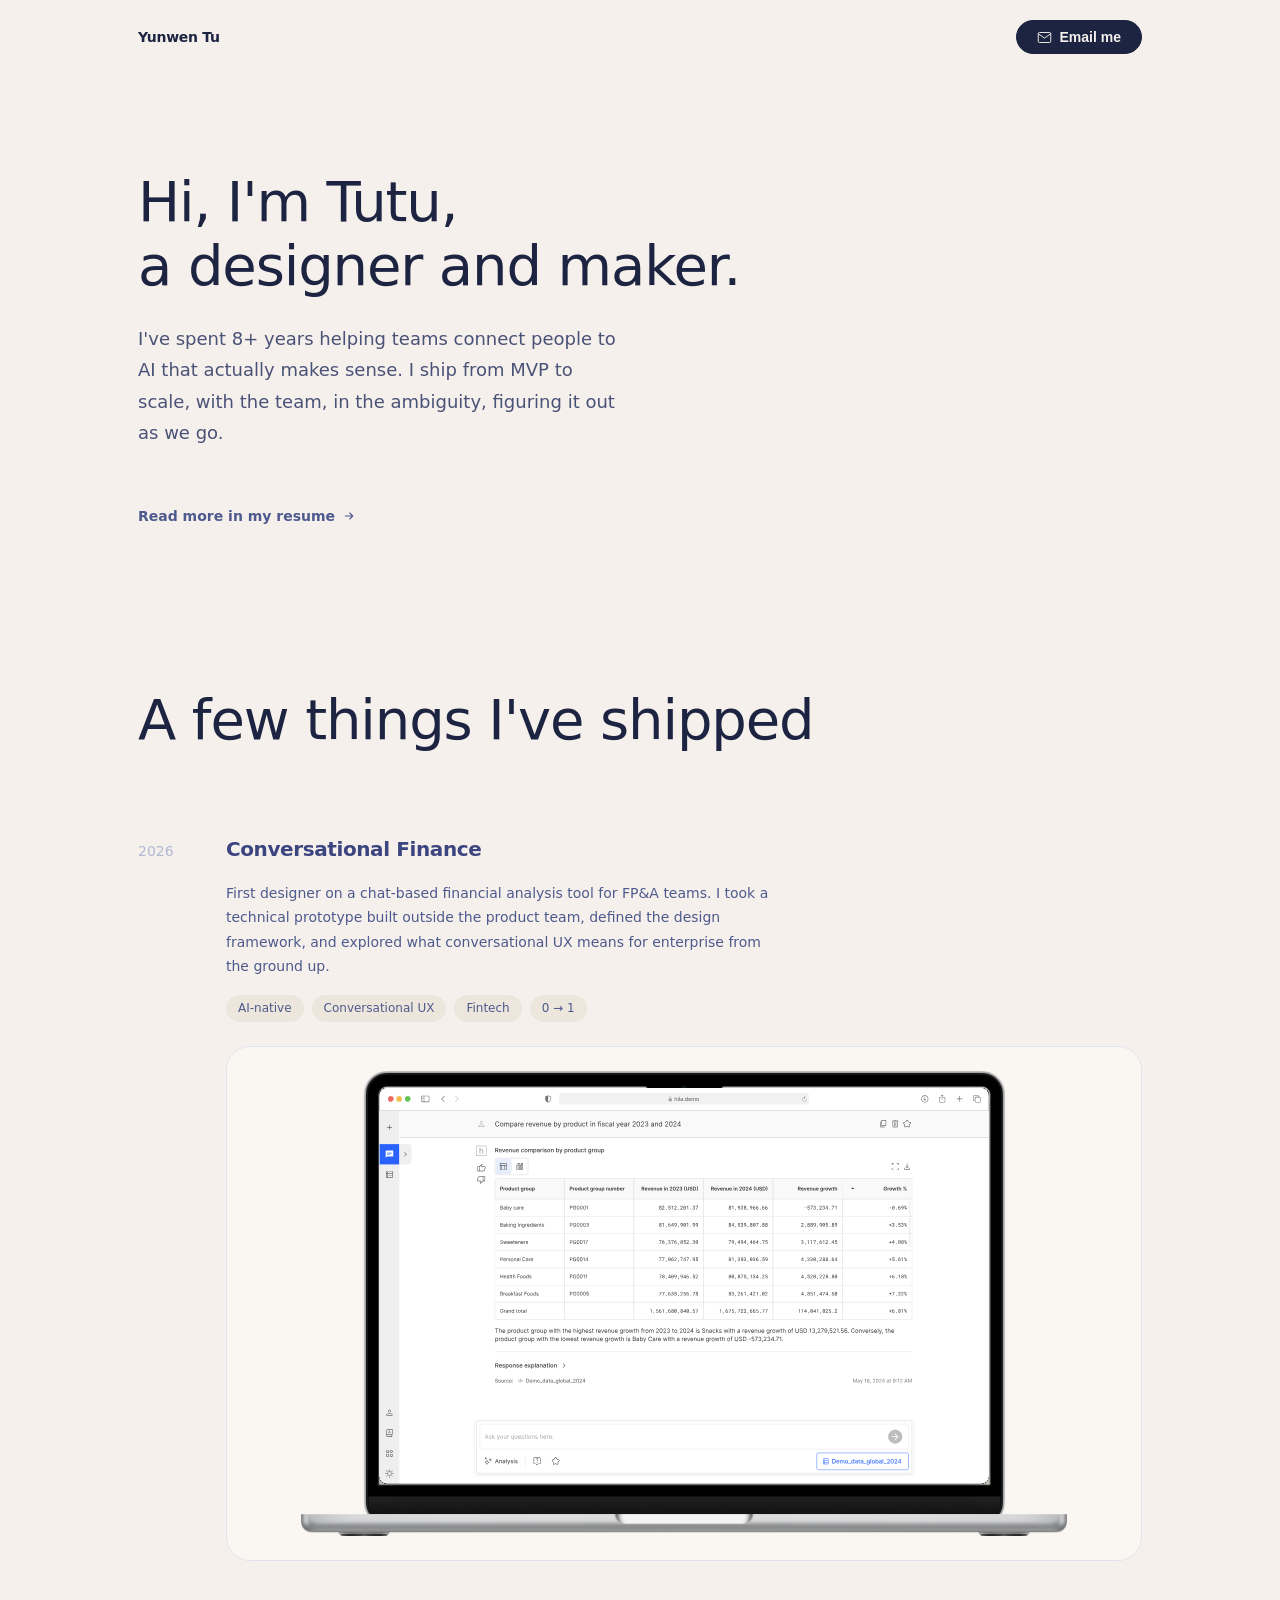
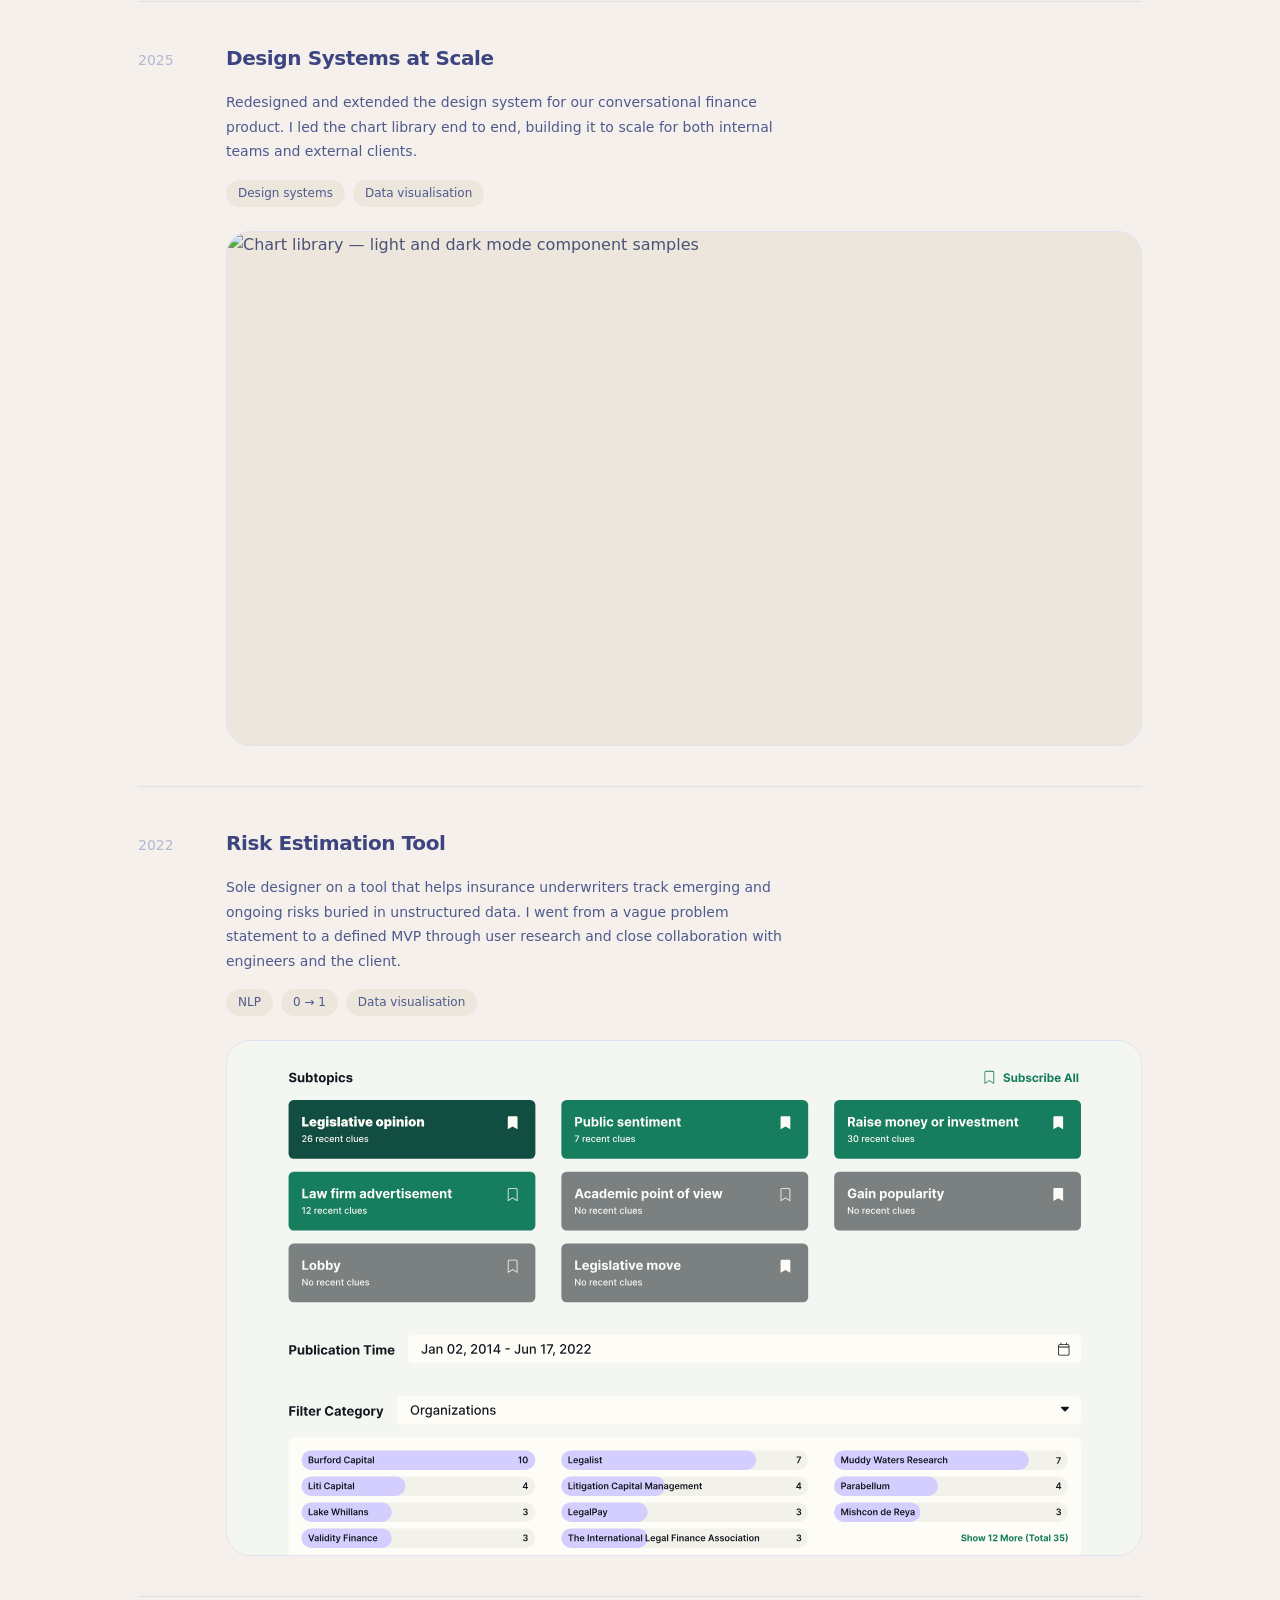
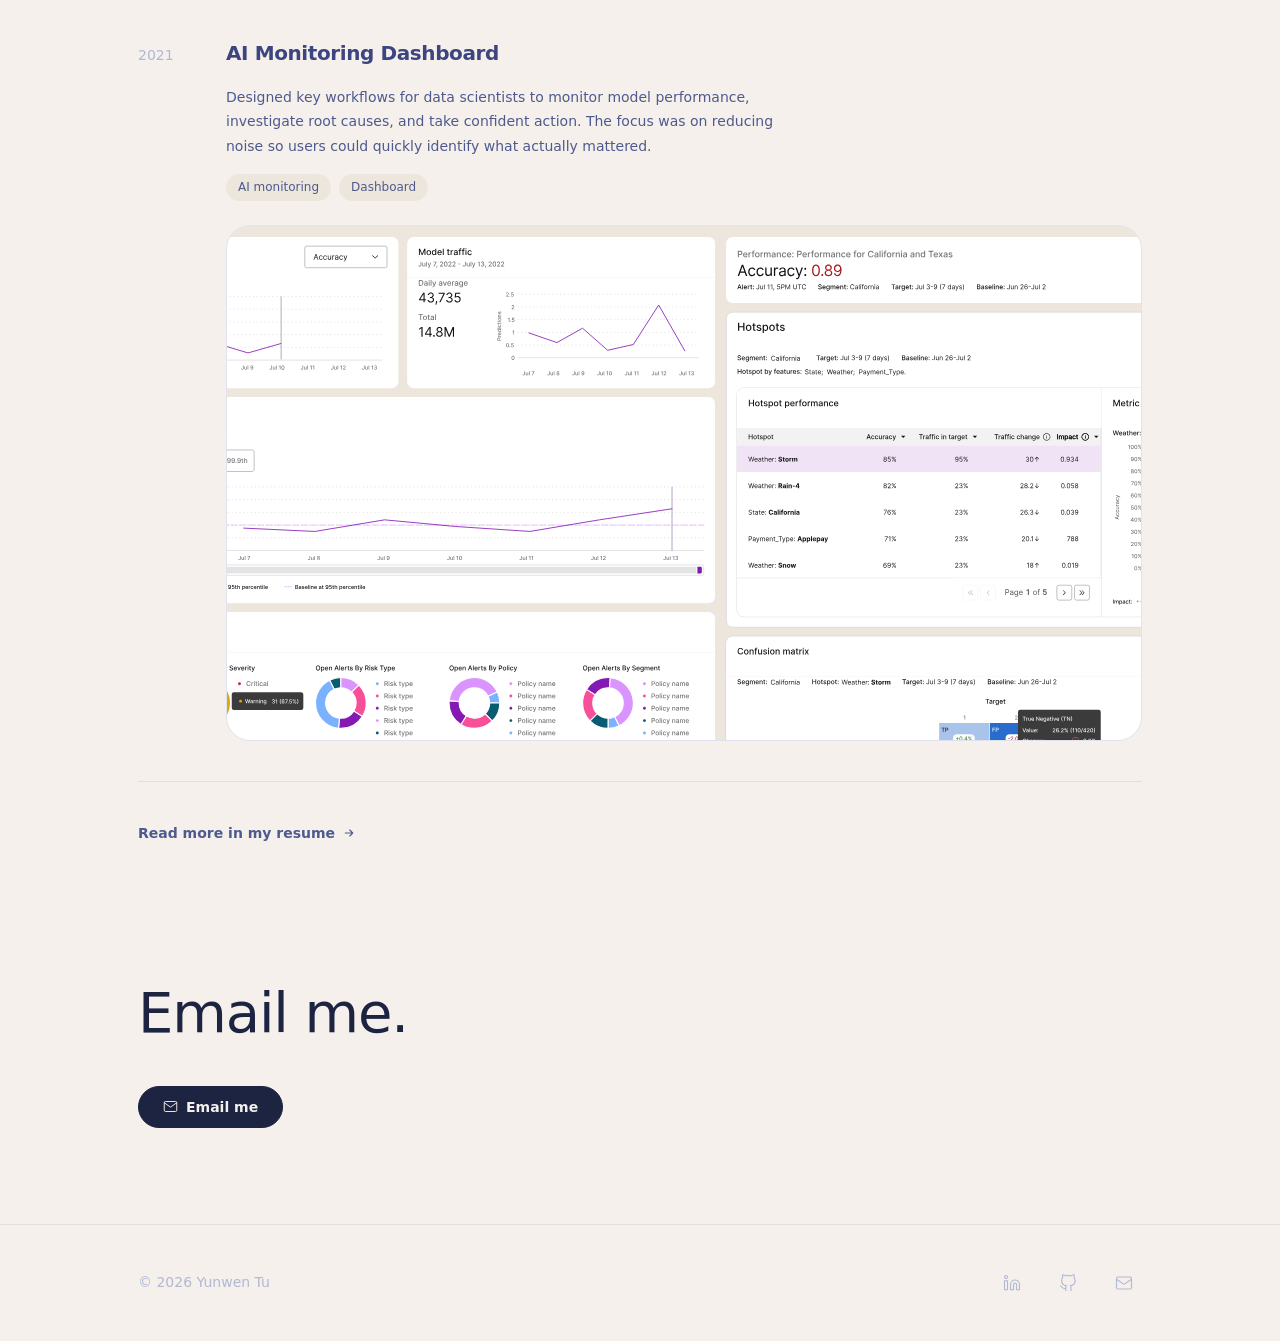
==== commit c935420b: "resume links, email cta, icon fixes" ====
--- a/index.html
+++ b/index.html
@@ -160,7 +160,7 @@
       color: var(--text-body);
       line-height: var(--leading-relaxed);
       max-width: 480px;
-      margin-bottom: var(--space-10);
+      margin-bottom: var(--space-4);
       opacity: 0;
       animation: fadeUp 0.5s var(--ease-out) 0.2s forwards;
     }
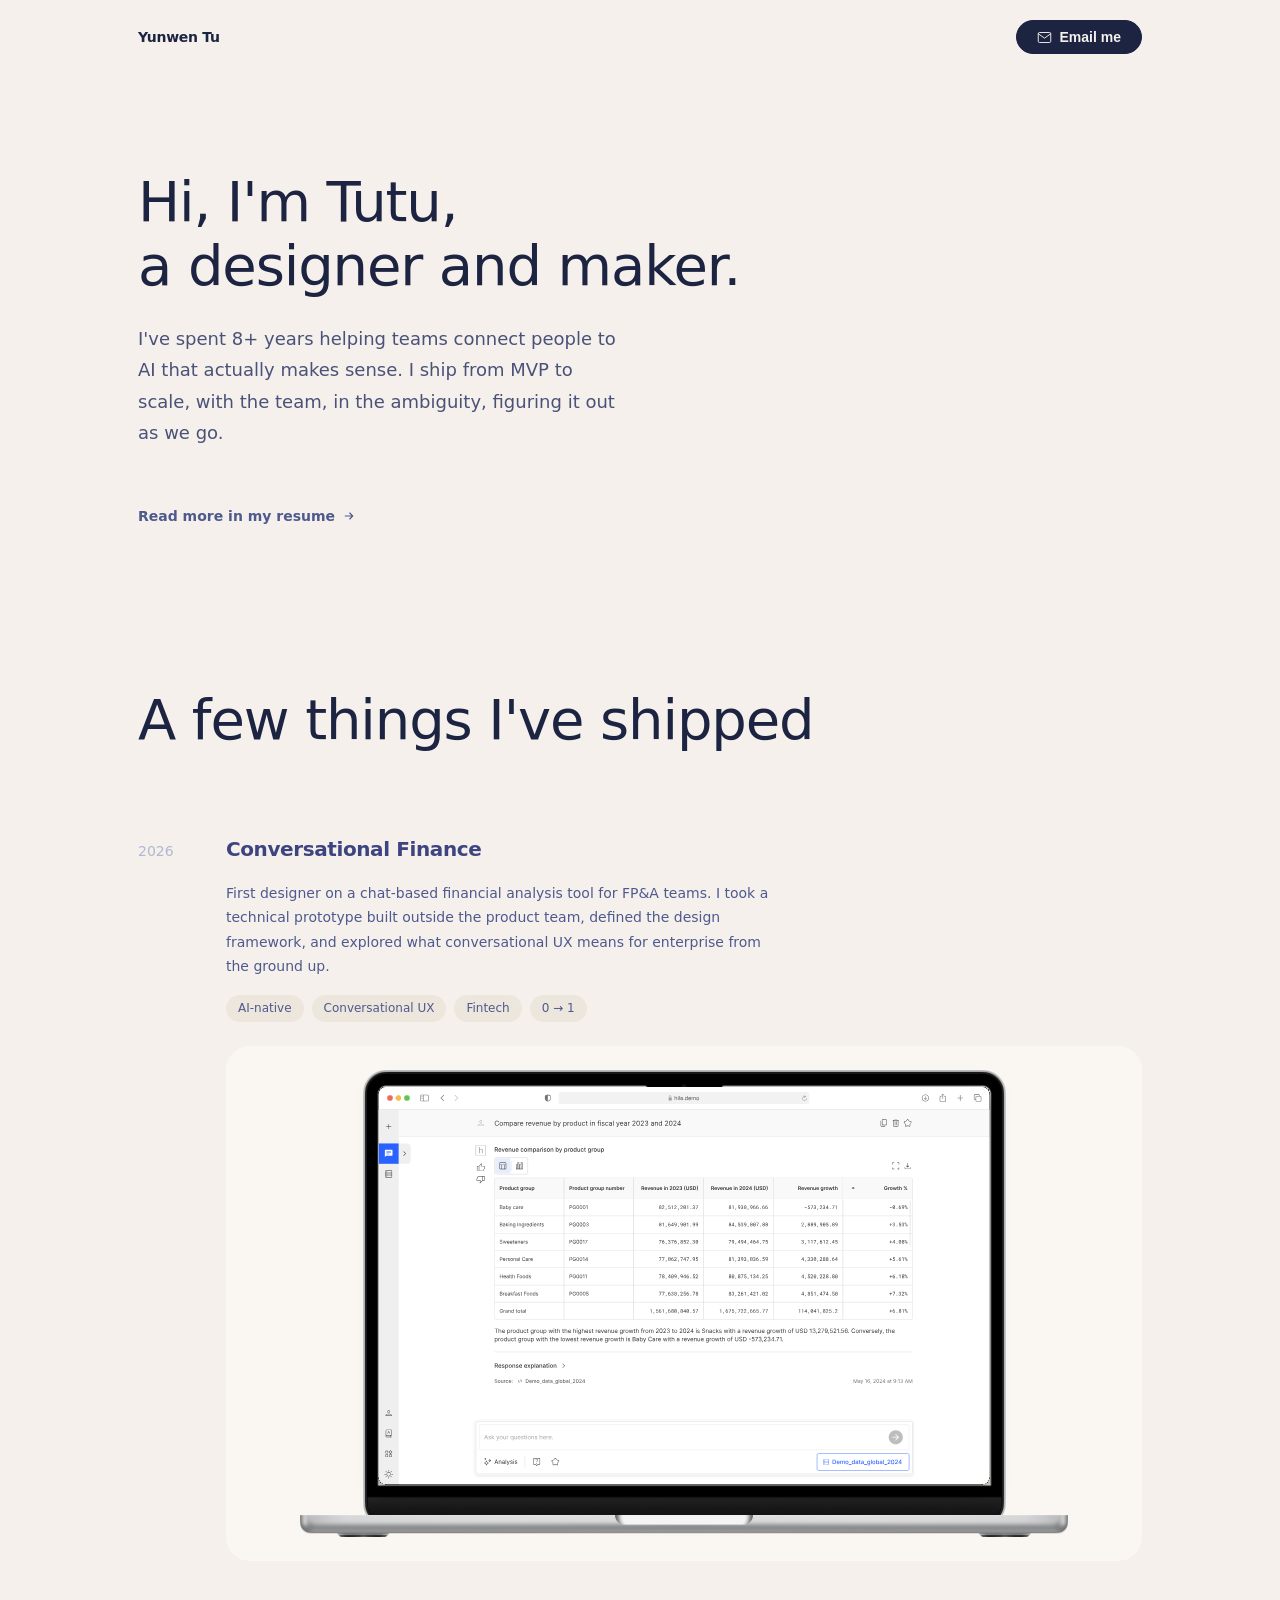
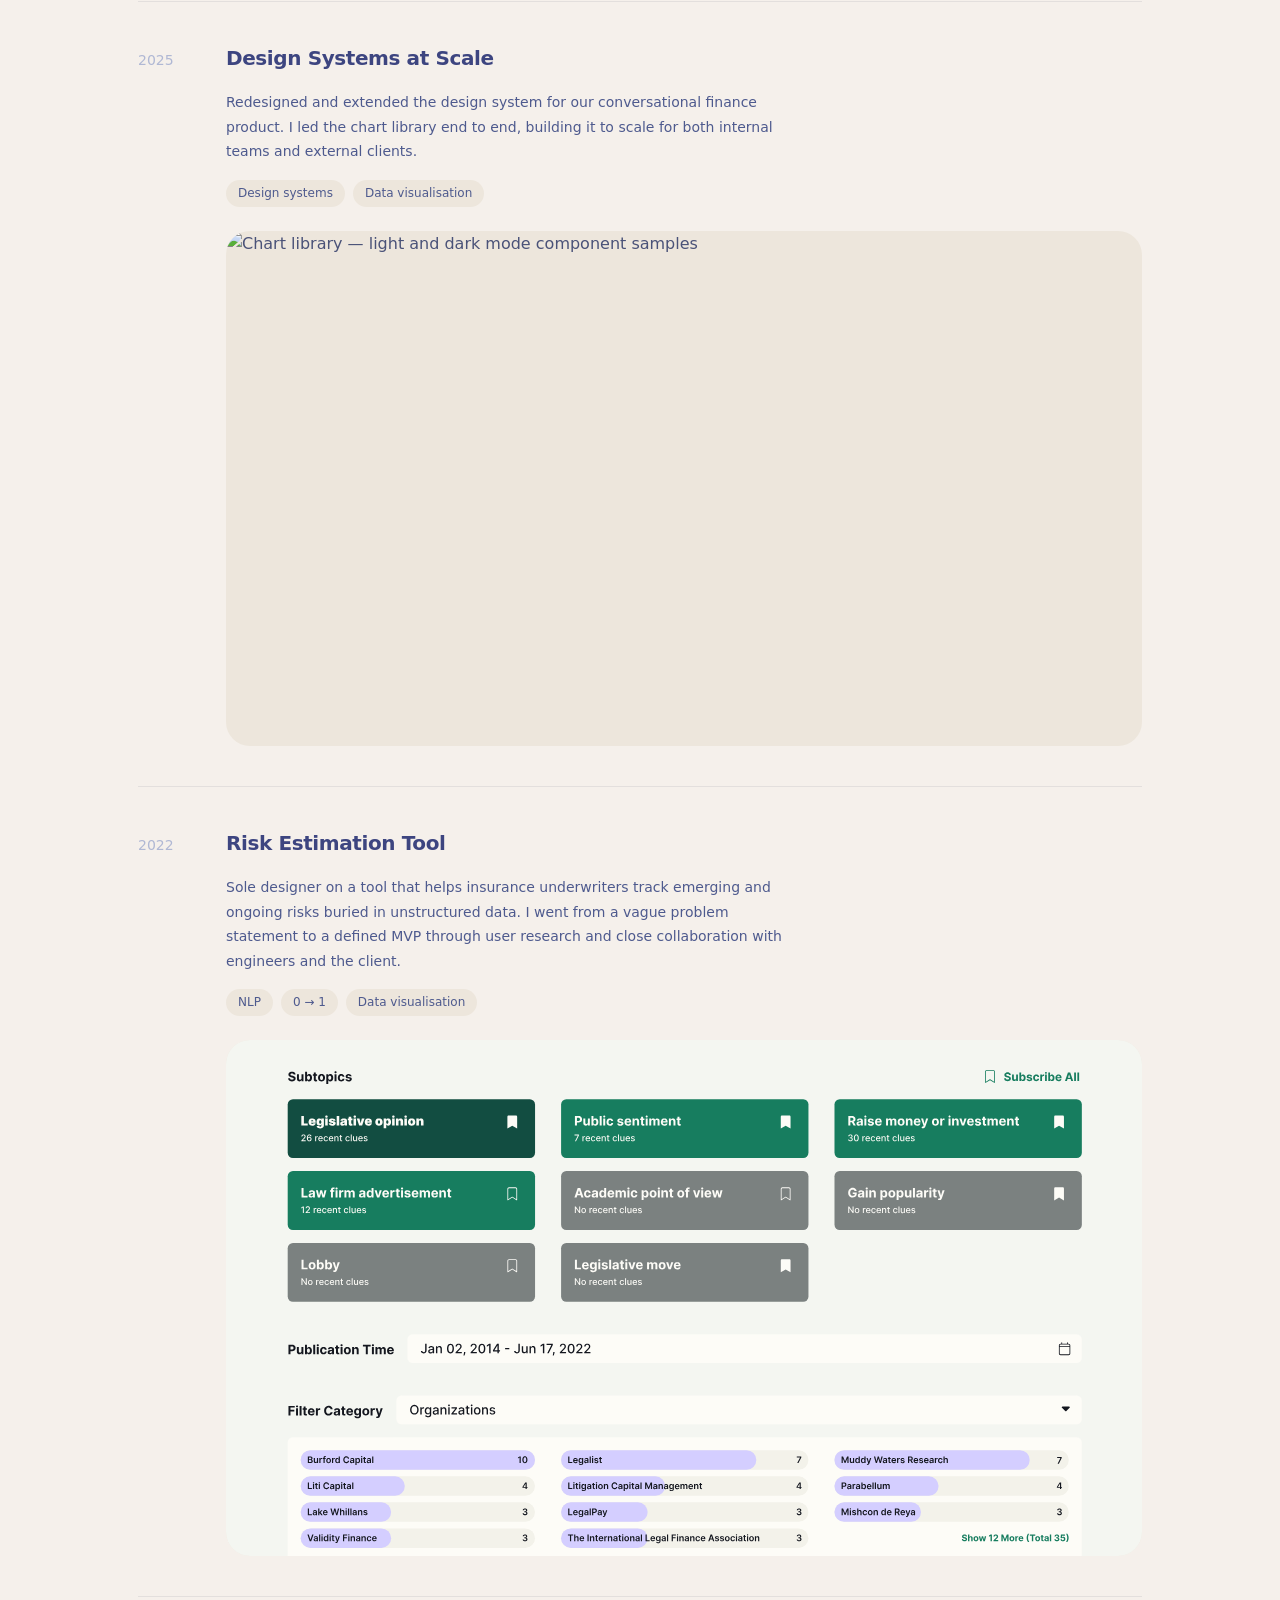
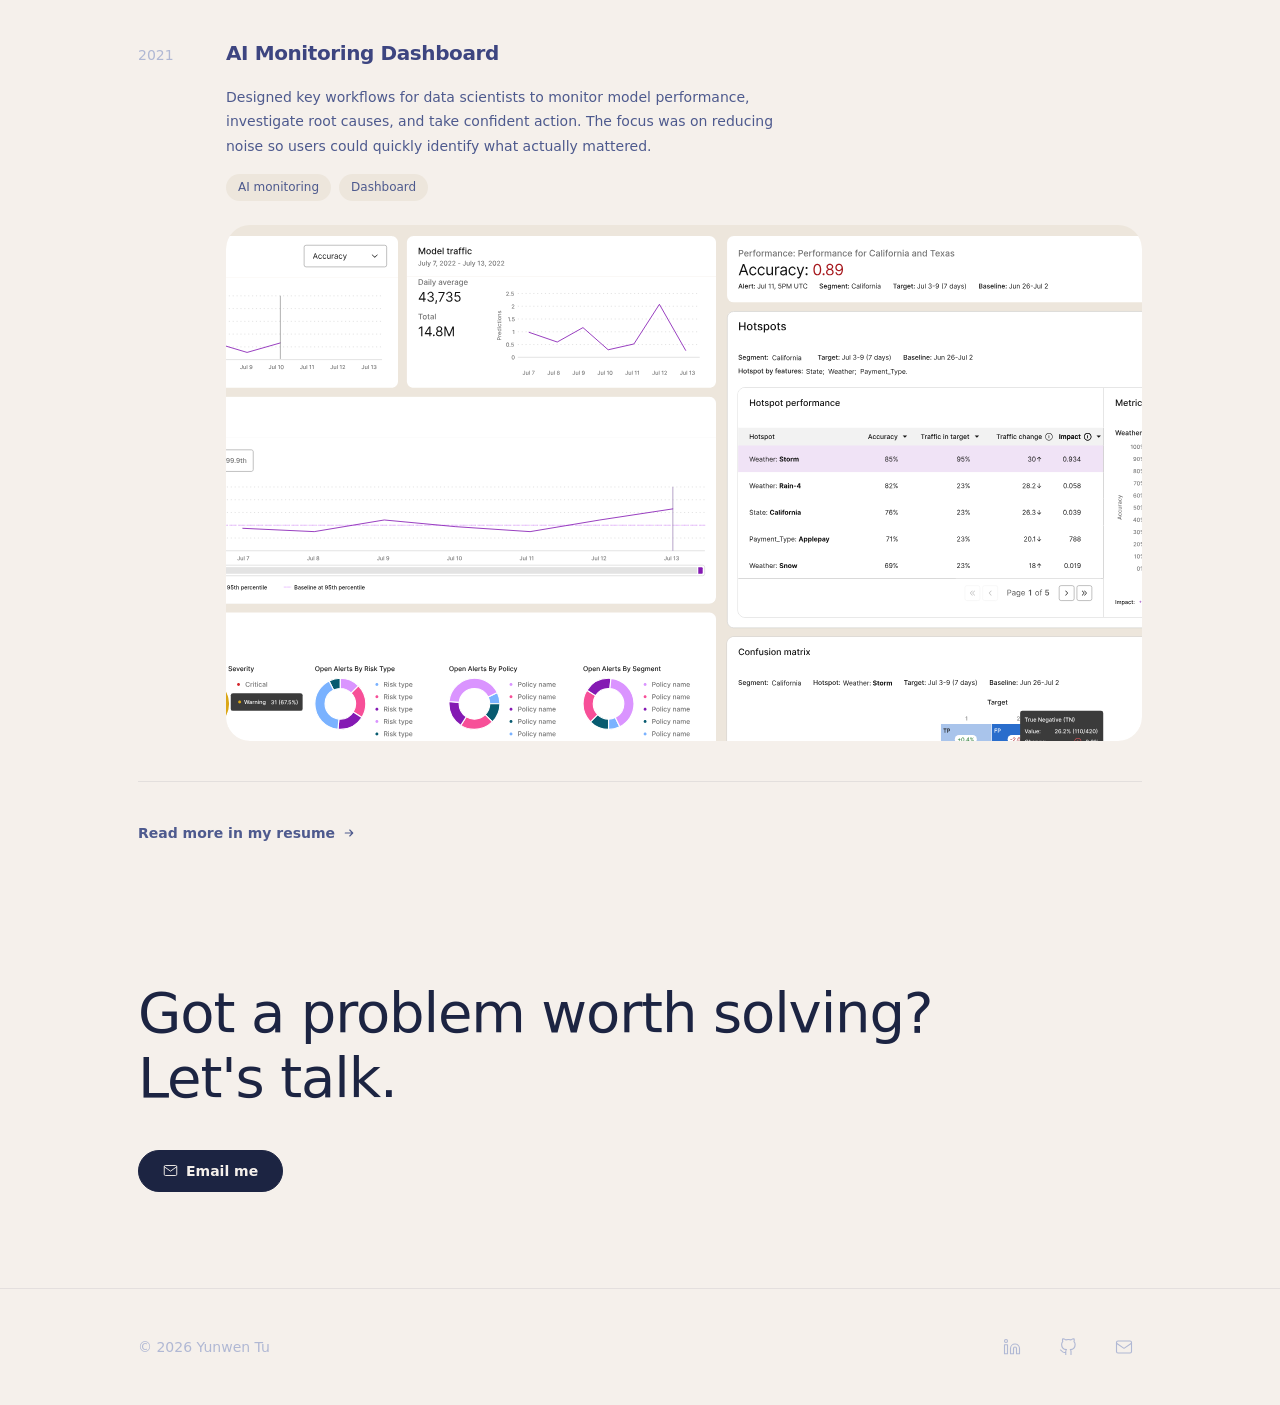
==== commit 6730279b: "inline copied state, remove snackbar, no image borders" ====
--- a/index.html
+++ b/index.html
@@ -107,32 +107,13 @@
       border-color: var(--color-navy-900);
     }
 
-    /* Snackbar */
-    .snackbar {
-      position: fixed;
-      bottom: var(--space-8);
-      left: 50%;
-      transform: translateX(-50%) translateY(12px);
-      background-color: var(--color-navy-800);
-      color: var(--color-cream-200);
-      font-size: var(--text-sm);
-      font-weight: var(--weight-ui);
-      padding: var(--space-3) var(--space-6);
-      border-radius: var(--radius-full);
-      box-shadow: var(--shadow-lg);
-      opacity: 0;
-      pointer-events: none;
-      transition: opacity var(--duration-base) var(--ease-out),
-                  transform var(--duration-base) var(--ease-out);
-      z-index: var(--z-toast);
-      display: flex;
-      align-items: center;
-      gap: var(--space-2);
-    }
-    .snackbar.show {
-      opacity: 1;
-      transform: translateX(-50%) translateY(0);
-    }
+    /* Email copied state */
+    .nav-email .icon-check,
+    .cta-btn .icon-check { display: none; }
+    .nav-email.copied .icon-email,
+    .cta-btn.copied .icon-email { display: none; }
+    .nav-email.copied .icon-check,
+    .cta-btn.copied .icon-check { display: block; flex-shrink: 0; }
 
     /* ================================================================
        HERO
@@ -294,7 +275,7 @@
       border-radius: var(--radius-xl);
       overflow: hidden;
       background-color: var(--surface-subtle);
-      border: 1px solid var(--border-default);
+      /* border: 1px solid var(--border-default); */
     }
 
     .row-image img {
@@ -475,9 +456,12 @@
       <div class="nav-right">
         <button class="nav-email" id="emailBtn"
                 aria-label="Copy email address">
-          <svg width="15" height="15" viewBox="0 0 24 24" fill="none" aria-hidden="true" style="flex-shrink:0;">
+          <svg class="icon-email" width="15" height="15" viewBox="0 0 24 24" fill="none" aria-hidden="true" style="flex-shrink:0;">
             <rect x="2" y="4" width="20" height="16" rx="2" stroke="currentColor" stroke-width="1.5"/>
             <path d="M2 6l10 7 10-7" stroke="currentColor" stroke-width="1.5" stroke-linecap="round" stroke-linejoin="round"/>
+          </svg>
+          <svg class="icon-check" width="15" height="15" viewBox="0 0 24 24" fill="none" aria-hidden="true" style="flex-shrink:0;">
+            <path d="M4 12l5 5 11-11" stroke="currentColor" stroke-width="1.8" stroke-linecap="round" stroke-linejoin="round"/>
           </svg>
           <span class="email-label">Email me</span>
         </button>
@@ -601,12 +585,15 @@
   <!-- CLOSING CTA -->
   <section class="cta-section" aria-label="Get in touch">
     <div class="wrap">
-      <h2 class="cta-heading reveal">Email me.</h2>
+      <h2 class="cta-heading reveal">Got a problem worth solving?<br>Let's talk.</h2>
       <div class="cta-actions reveal">
         <button class="cta-btn cta-btn-dark" id="ctaEmailBtn">
-          <svg width="15" height="15" viewBox="0 0 24 24" fill="none" aria-hidden="true" style="flex-shrink:0;">
+          <svg class="icon-email" width="15" height="15" viewBox="0 0 24 24" fill="none" aria-hidden="true" style="flex-shrink:0;">
             <rect x="2" y="4" width="20" height="16" rx="2" stroke="currentColor" stroke-width="1.5"/>
             <path d="M2 6l10 7 10-7" stroke="currentColor" stroke-width="1.5" stroke-linecap="round" stroke-linejoin="round"/>
+          </svg>
+          <svg class="icon-check" width="15" height="15" viewBox="0 0 24 24" fill="none" aria-hidden="true" style="flex-shrink:0;">
+            <path d="M4 12l5 5 11-11" stroke="currentColor" stroke-width="1.8" stroke-linecap="round" stroke-linejoin="round"/>
           </svg>
           <span class="cta-email-label">Email me</span>
         </button>
@@ -649,15 +636,6 @@
   </footer>
 
 
-  <!-- Snackbar -->
-  <div class="snackbar" id="snackbar" role="status" aria-live="polite">
-    <svg width="14" height="14" viewBox="0 0 16 16" fill="none" aria-hidden="true">
-      <path d="M3 8.5l3.5 3.5 6.5-7" stroke="currentColor" stroke-width="1.6"
-            stroke-linecap="round" stroke-linejoin="round"/>
-    </svg>
-    Email copied
-  </div>
-
   <script>
     // Scroll reveal
     const observer = new IntersectionObserver(
@@ -668,38 +646,35 @@
     );
     document.querySelectorAll('.reveal').forEach(el => observer.observe(el));
 
-    // Email button — hover label swap + copy + snackbar
-    const btn   = document.getElementById('emailBtn');
-    const label = btn.querySelector('.email-label');
-    const snack = document.getElementById('snackbar');
     const EMAIL = 'yunwentu22@gmail.com';
-    let snackTimer;
-
-    btn.addEventListener('mouseenter', () => { label.textContent = 'Copy email'; });
-    btn.addEventListener('mouseleave', () => { label.textContent = 'Email me'; });
-
-    btn.addEventListener('click', () => {
-      navigator.clipboard.writeText(EMAIL).then(() => {
-        clearTimeout(snackTimer);
-        snack.classList.add('show');
-        snackTimer = setTimeout(() => snack.classList.remove('show'), 2200);
+
+    function setupEmailBtn(btnId, labelSelector, defaultLabel) {
+      const btn = document.getElementById(btnId);
+      const label = btn.querySelector(labelSelector);
+      let revertTimer;
+
+      btn.addEventListener('mouseenter', () => {
+        if (!btn.classList.contains('copied')) label.textContent = 'Copy email';
       });
-    });
-
-    // CTA email button
-    const ctaBtn   = document.getElementById('ctaEmailBtn');
-    const ctaLabel = ctaBtn.querySelector('.cta-email-label');
-
-    ctaBtn.addEventListener('mouseenter', () => { ctaLabel.textContent = 'Copy email'; });
-    ctaBtn.addEventListener('mouseleave', () => { ctaLabel.textContent = 'Email'; });
-
-    ctaBtn.addEventListener('click', () => {
-      navigator.clipboard.writeText(EMAIL).then(() => {
-        clearTimeout(snackTimer);
-        snack.classList.add('show');
-        snackTimer = setTimeout(() => snack.classList.remove('show'), 2200);
+      btn.addEventListener('mouseleave', () => {
+        if (!btn.classList.contains('copied')) label.textContent = defaultLabel;
       });
-    });
+
+      btn.addEventListener('click', () => {
+        navigator.clipboard.writeText(EMAIL).then(() => {
+          clearTimeout(revertTimer);
+          btn.classList.add('copied');
+          label.textContent = 'Copied';
+          revertTimer = setTimeout(() => {
+            btn.classList.remove('copied');
+            label.textContent = defaultLabel;
+          }, 3000);
+        });
+      });
+    }
+
+    setupEmailBtn('emailBtn', '.email-label', 'Email me');
+    setupEmailBtn('ctaEmailBtn', '.cta-email-label', 'Email me');
   </script>
 
 </body>
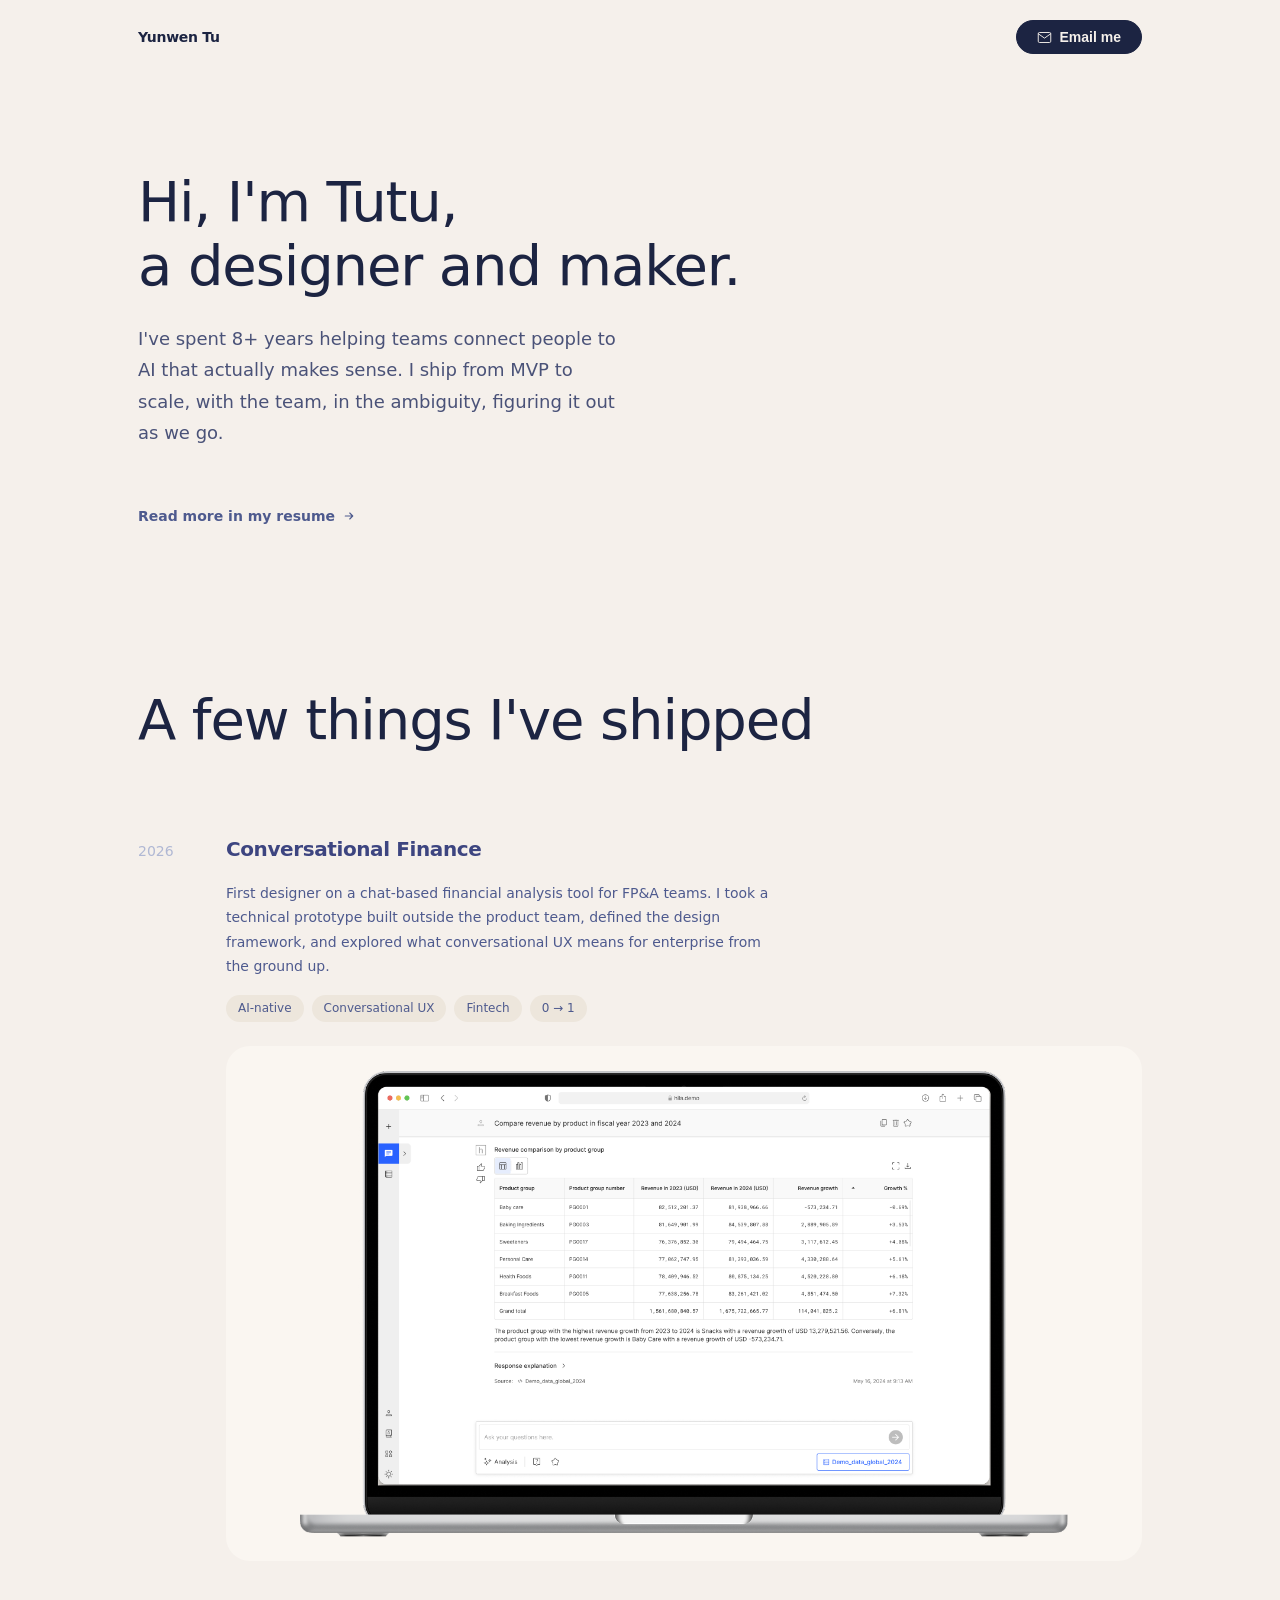
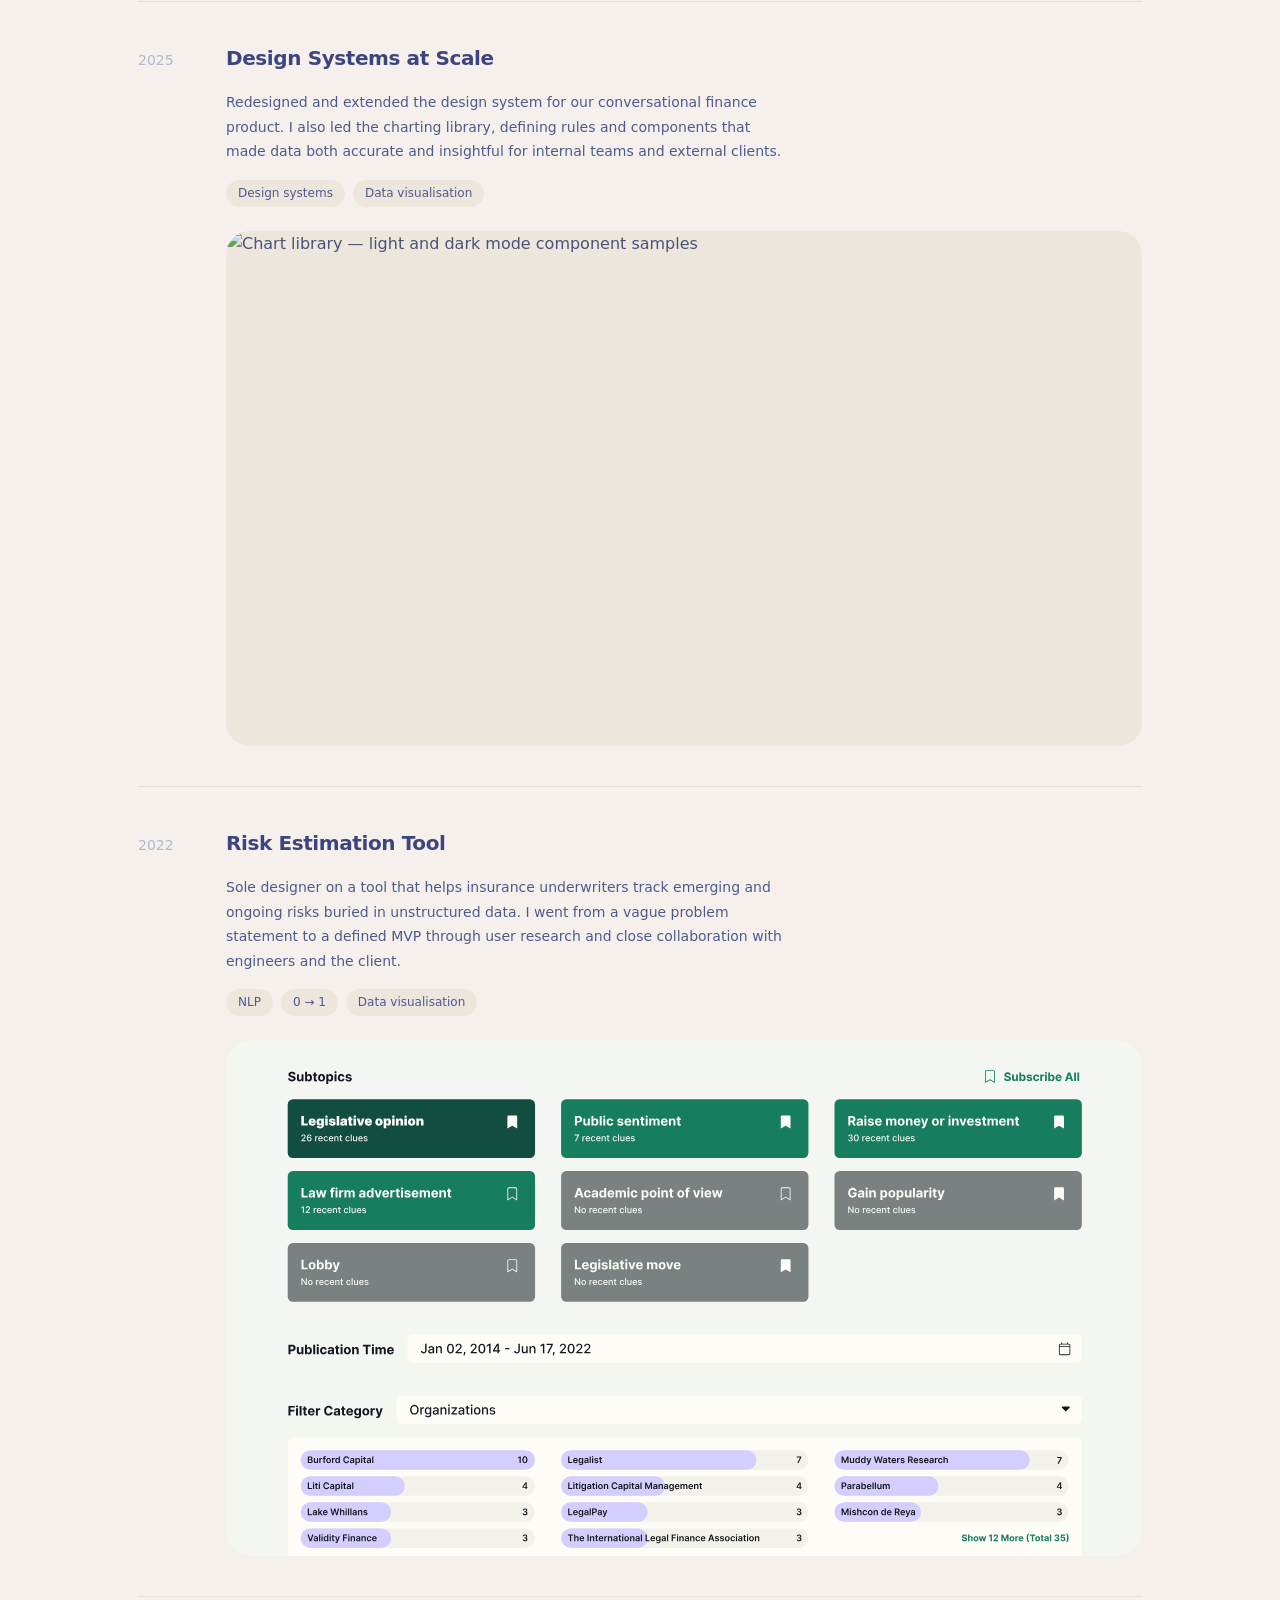
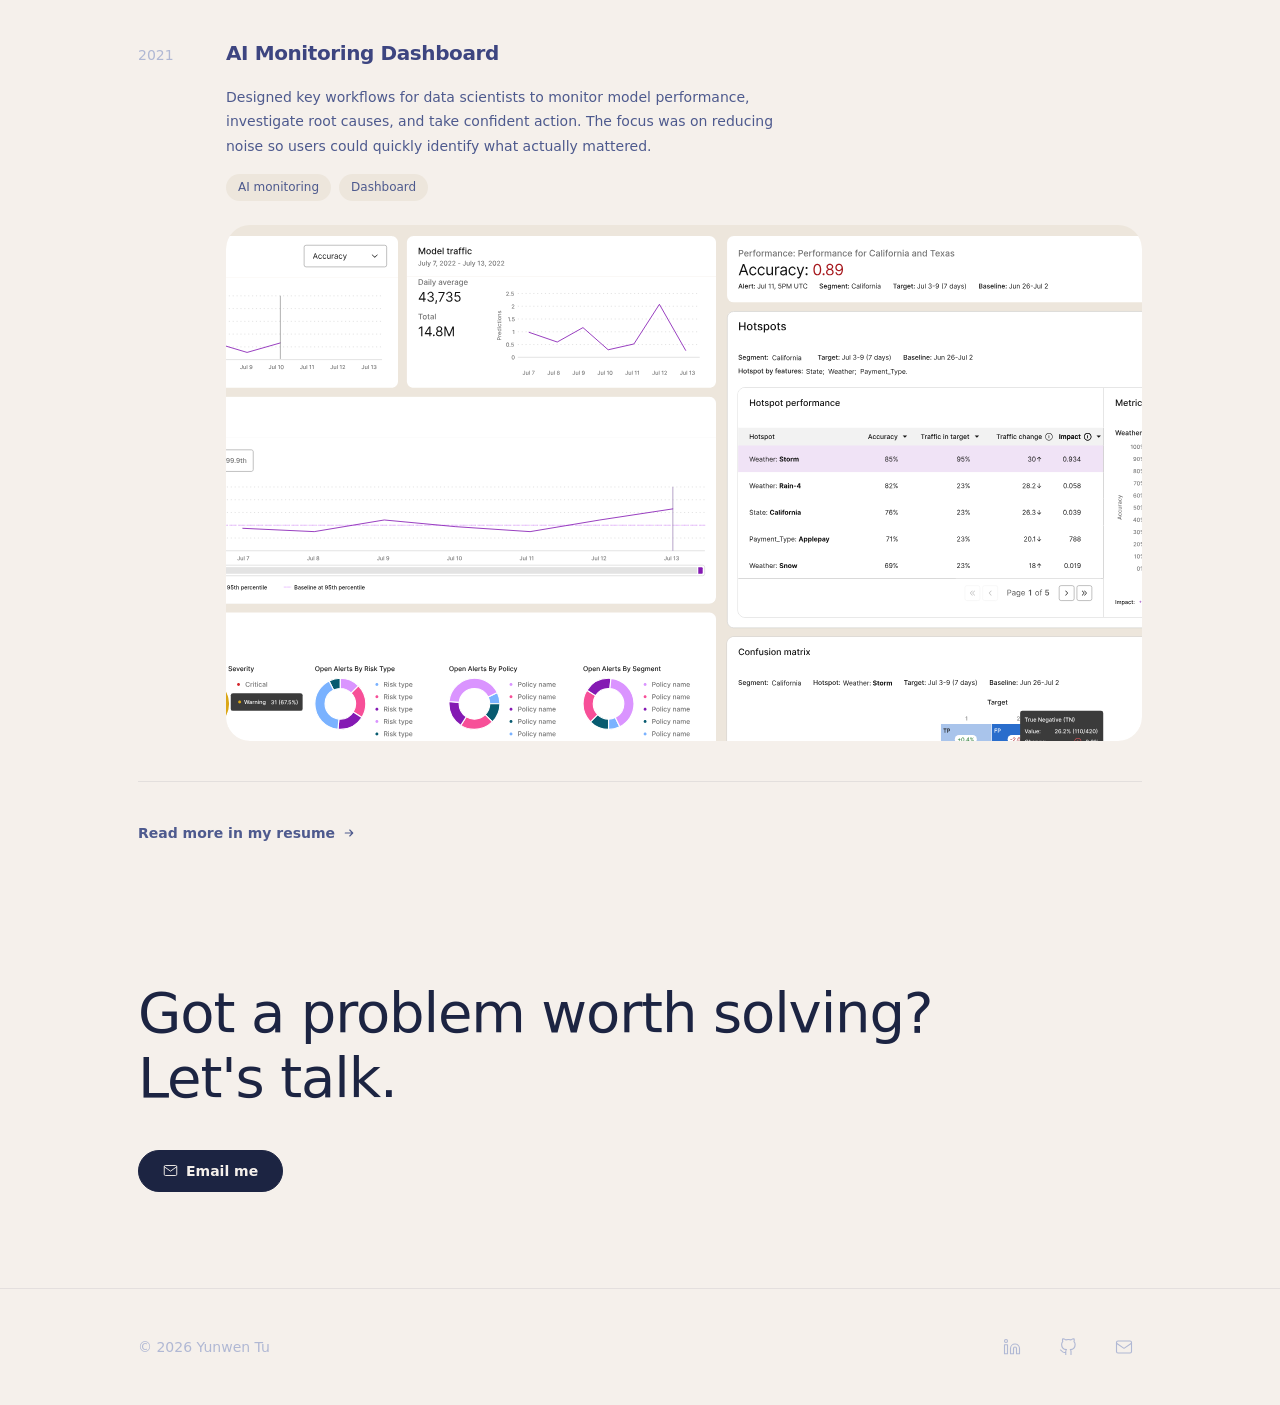
==== commit b4ae356f: "png for cf image, trim design systems copy" ====
--- a/index.html
+++ b/index.html
@@ -283,6 +283,8 @@
       height: 100%;
       object-fit: cover;
       display: block;
+      image-rendering: -webkit-optimize-contrast;
+      image-rendering: high-quality;
     }
 
     .row-image img.fit-contain {
@@ -516,7 +518,7 @@
             <span class="row-tag">0 → 1</span>
           </div>
           <div class="row-image">
-            <img src="images/conversational-finance-ui-v2.svg" alt="Conversational Finance — chat interface showing revenue comparison" class="fit-contain">
+            <img src="images/conversational-finance-ui.png" alt="Conversational Finance — chat interface showing revenue comparison" class="fit-contain">
           </div>
         </div>
       </div>
@@ -527,7 +529,7 @@
           <p class="row-title">Design Systems at Scale</p>
         </div>
         <div class="row-body">
-          <p class="row-desc">Redesigned and extended the design system for our conversational finance product. I led the chart library end to end, building it to scale for both internal teams and external clients.</p>
+          <p class="row-desc">Redesigned and extended the design system for our conversational finance product. I also led the charting library, defining rules and components that made data both accurate and insightful for internal teams and external clients.</p>
           <div class="row-tags">
             <span class="row-tag">Design systems</span>
             <span class="row-tag">Data visualisation</span>
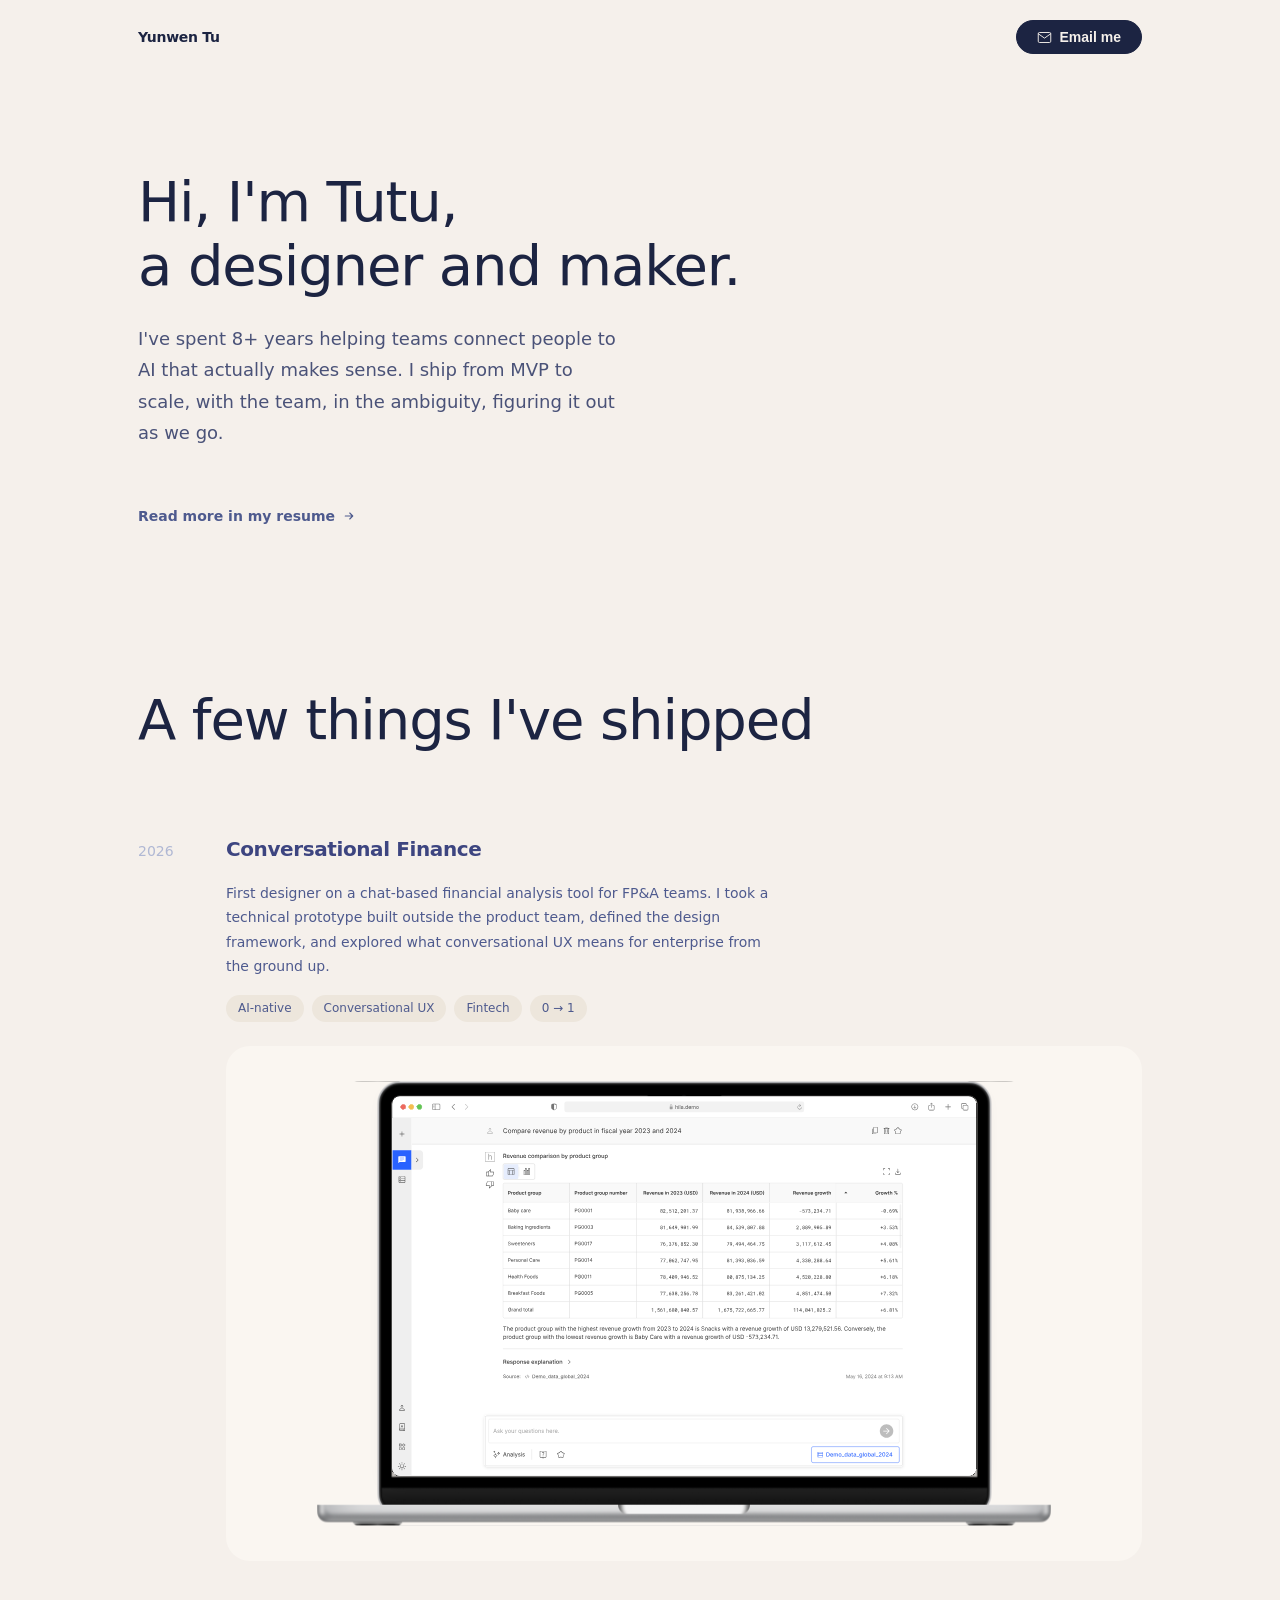
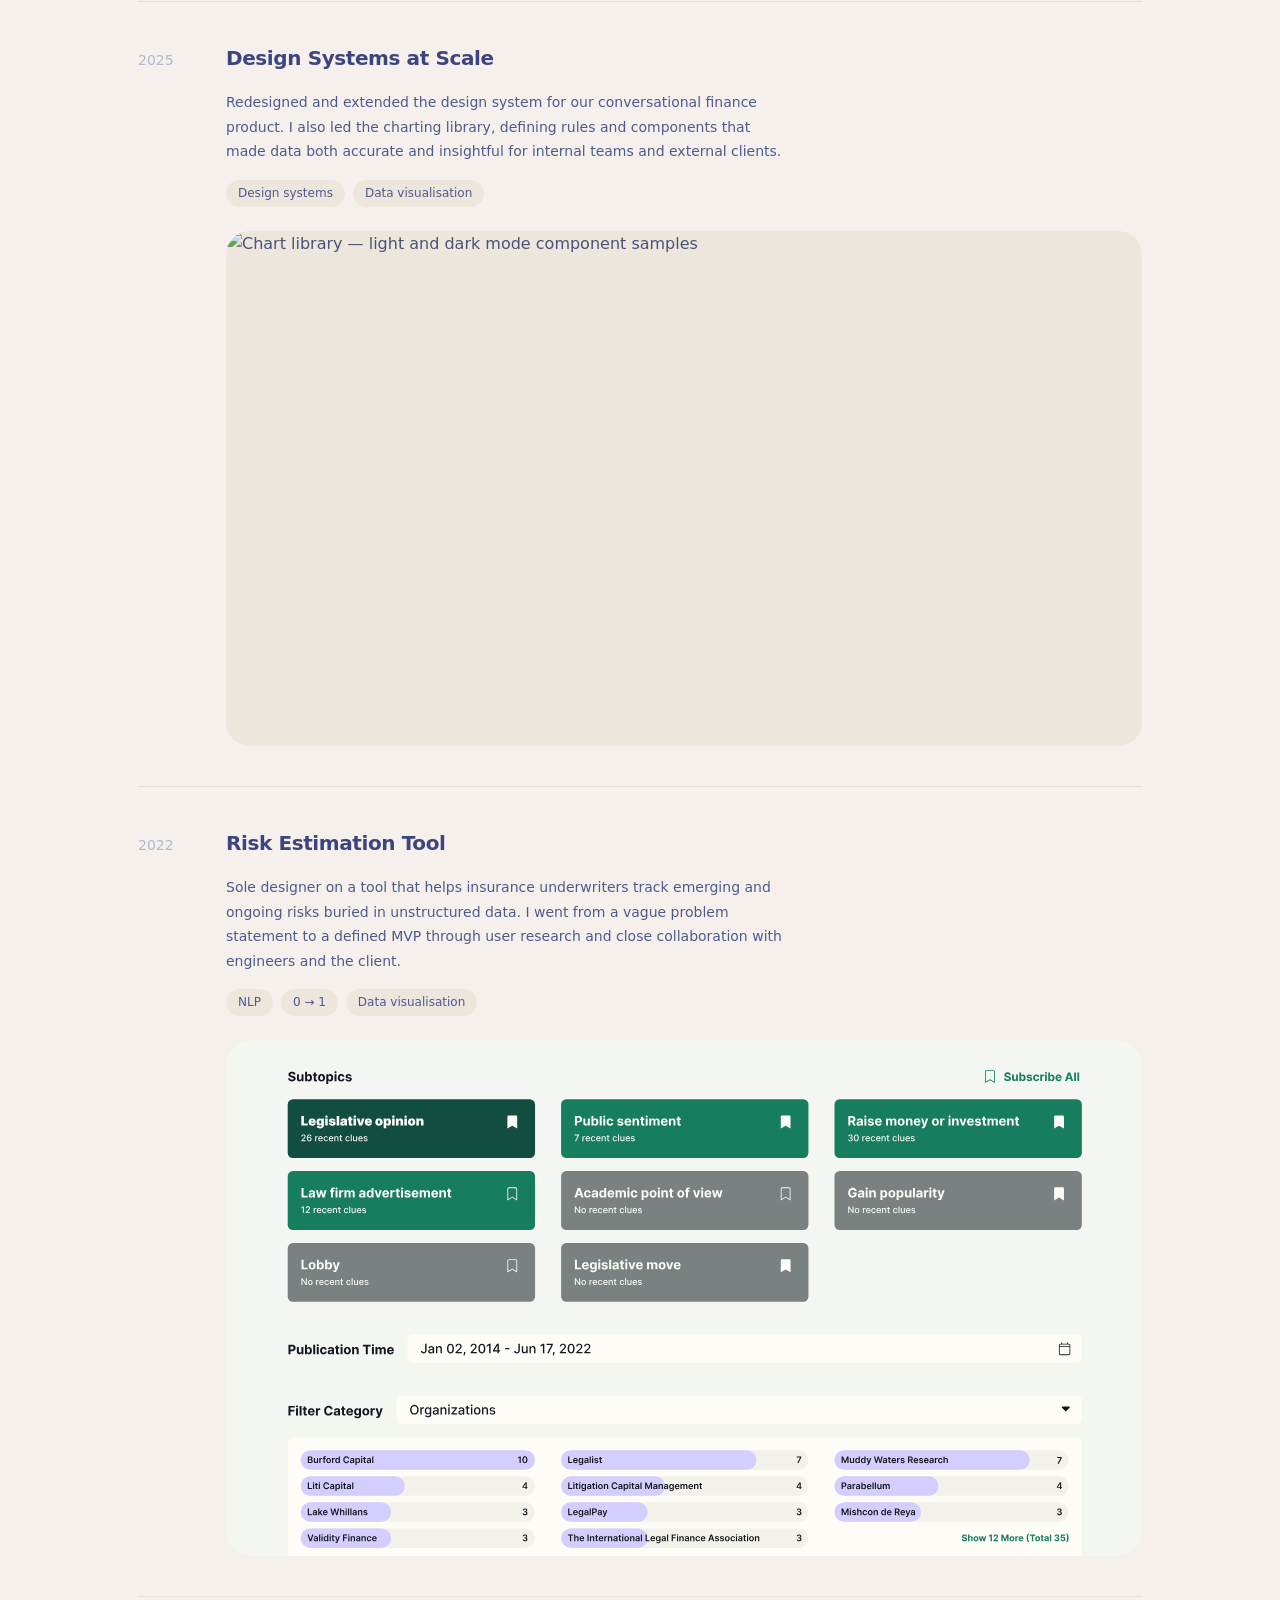
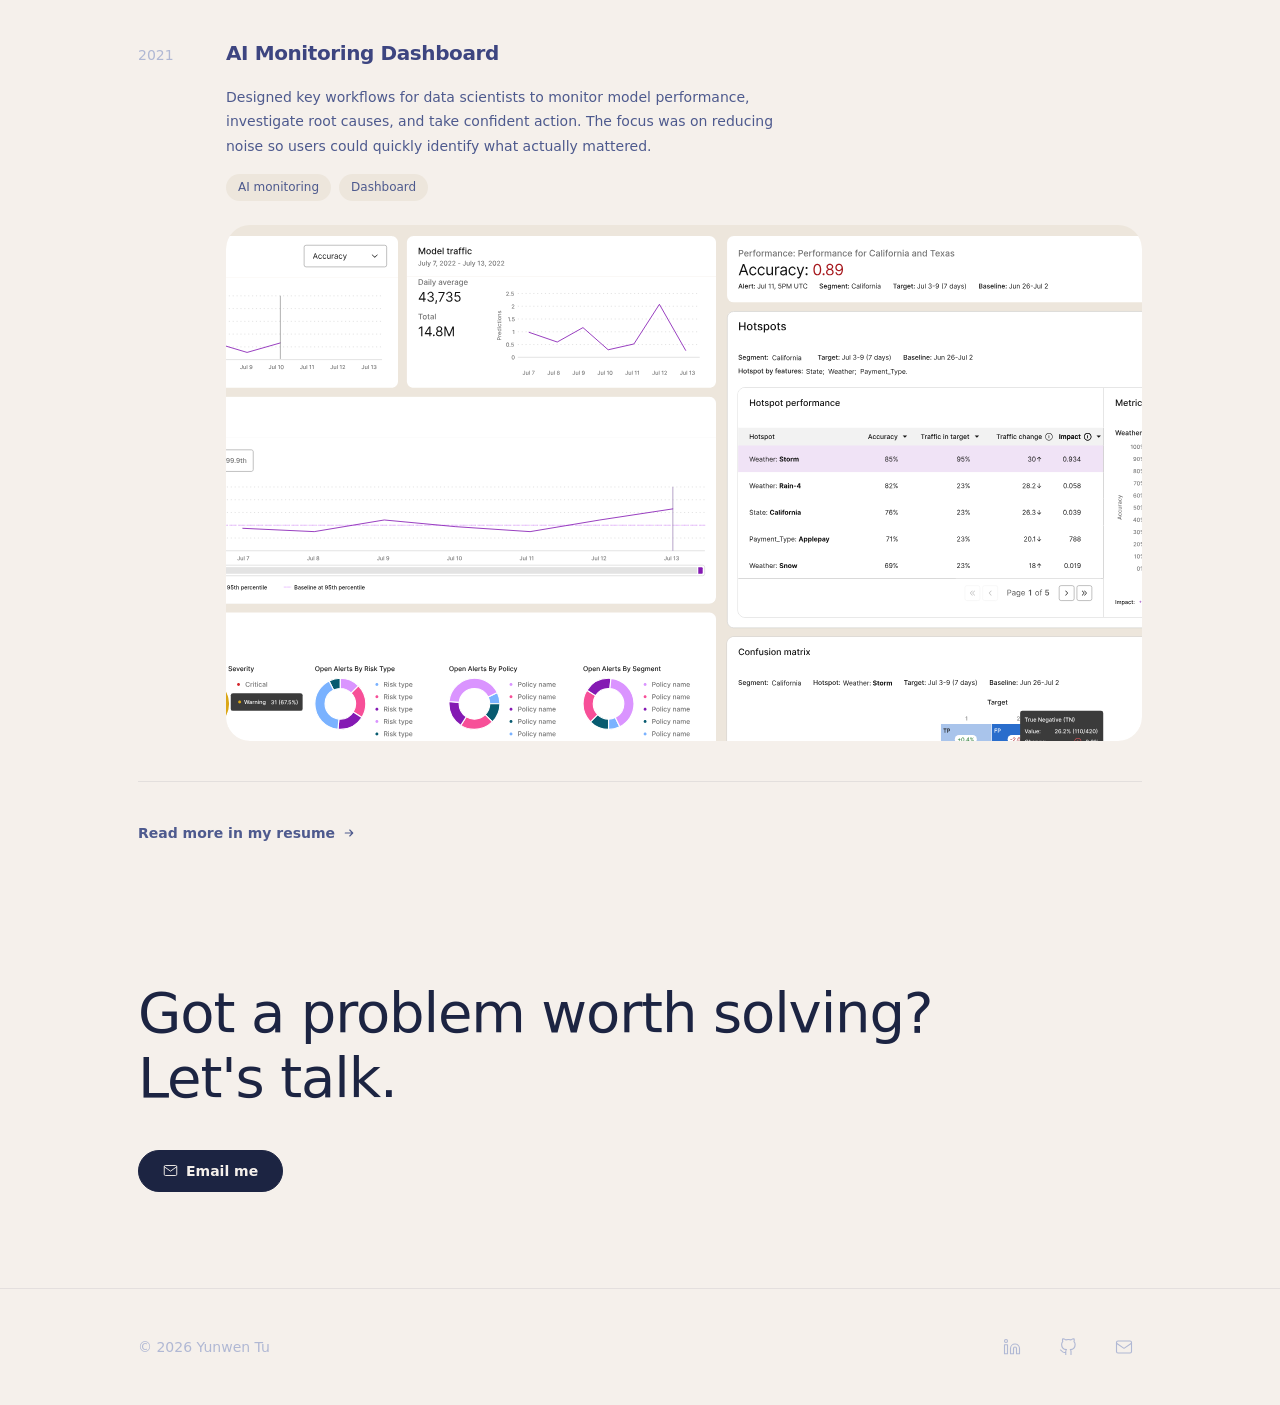
==== commit bec1a4b9: "use 2200w SVG for CF image, sharper on retina" ====
--- a/index.html
+++ b/index.html
@@ -518,7 +518,7 @@
             <span class="row-tag">0 → 1</span>
           </div>
           <div class="row-image">
-            <img src="images/conversational-finance-ui.png" alt="Conversational Finance — chat interface showing revenue comparison" class="fit-contain">
+            <img src="images/conversational-finance-ui-2200.svg" alt="Conversational Finance — chat interface showing revenue comparison" class="fit-contain">
           </div>
         </div>
       </div>
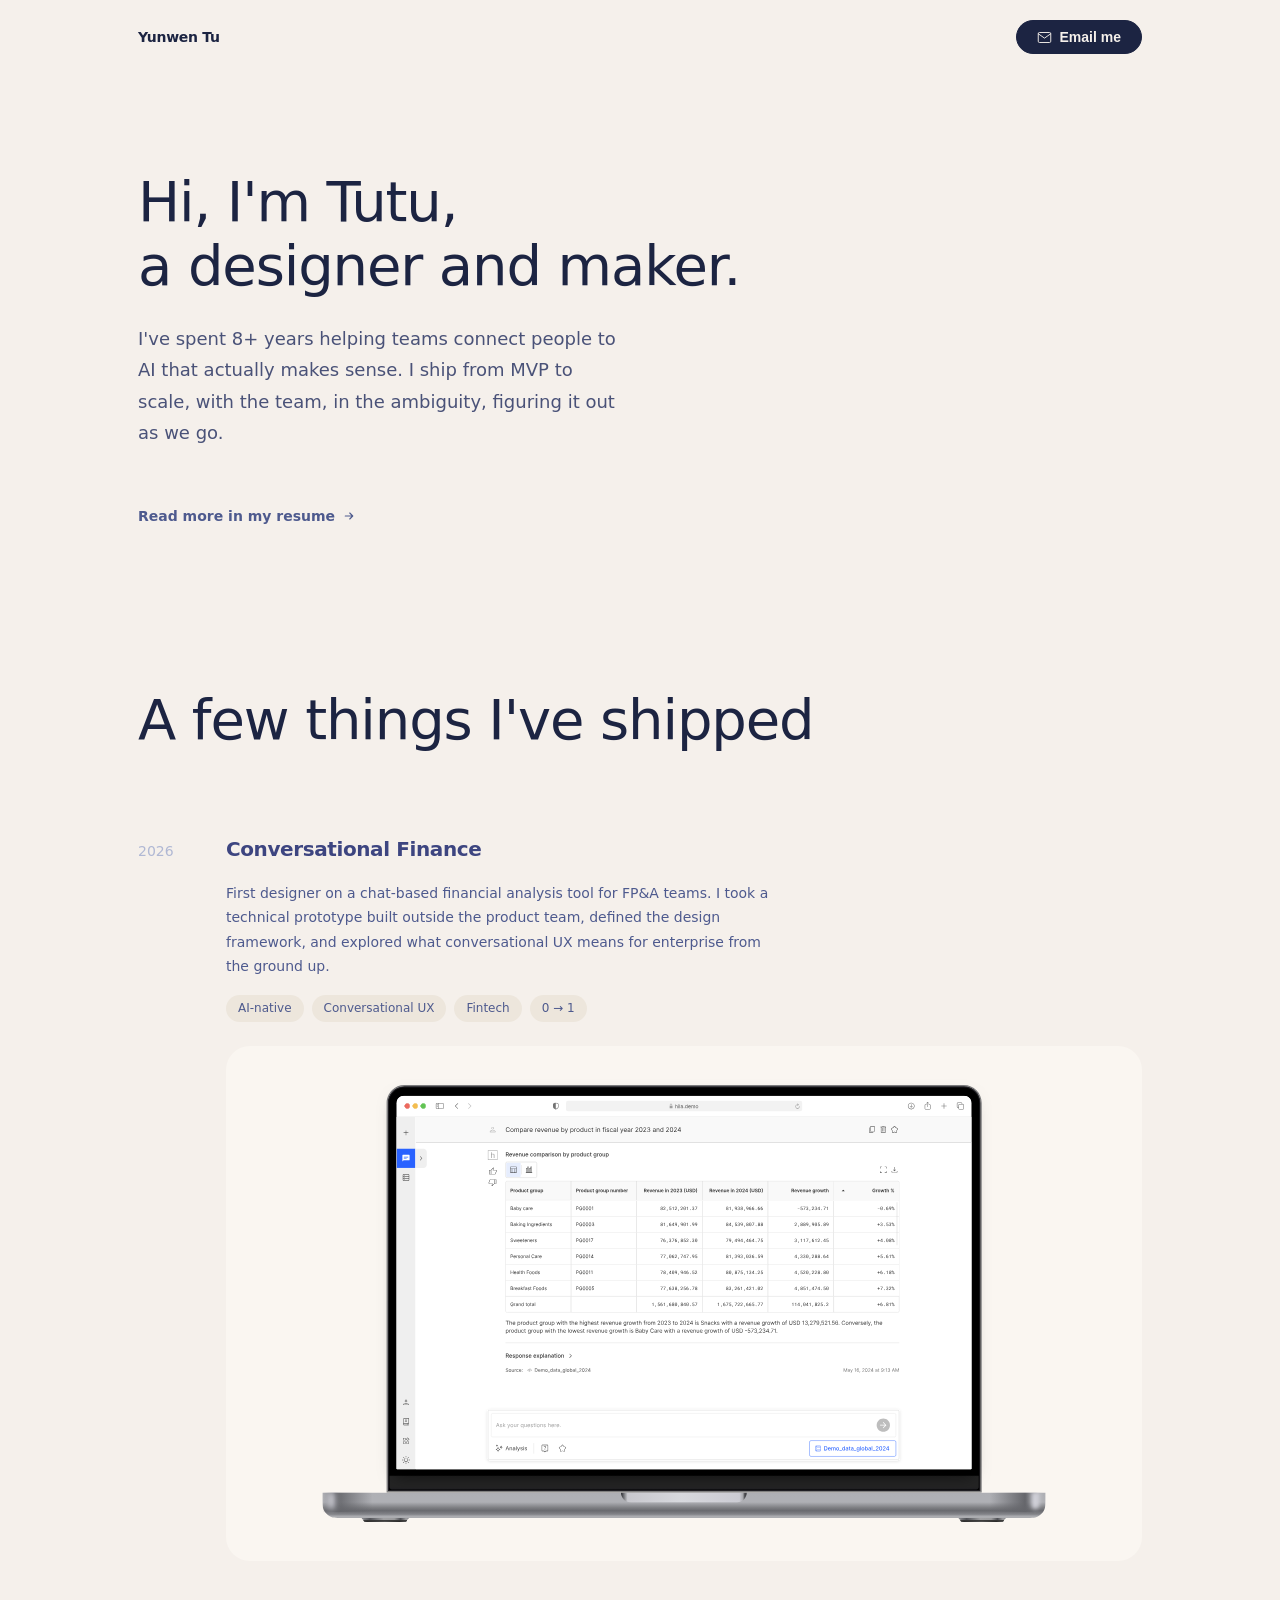
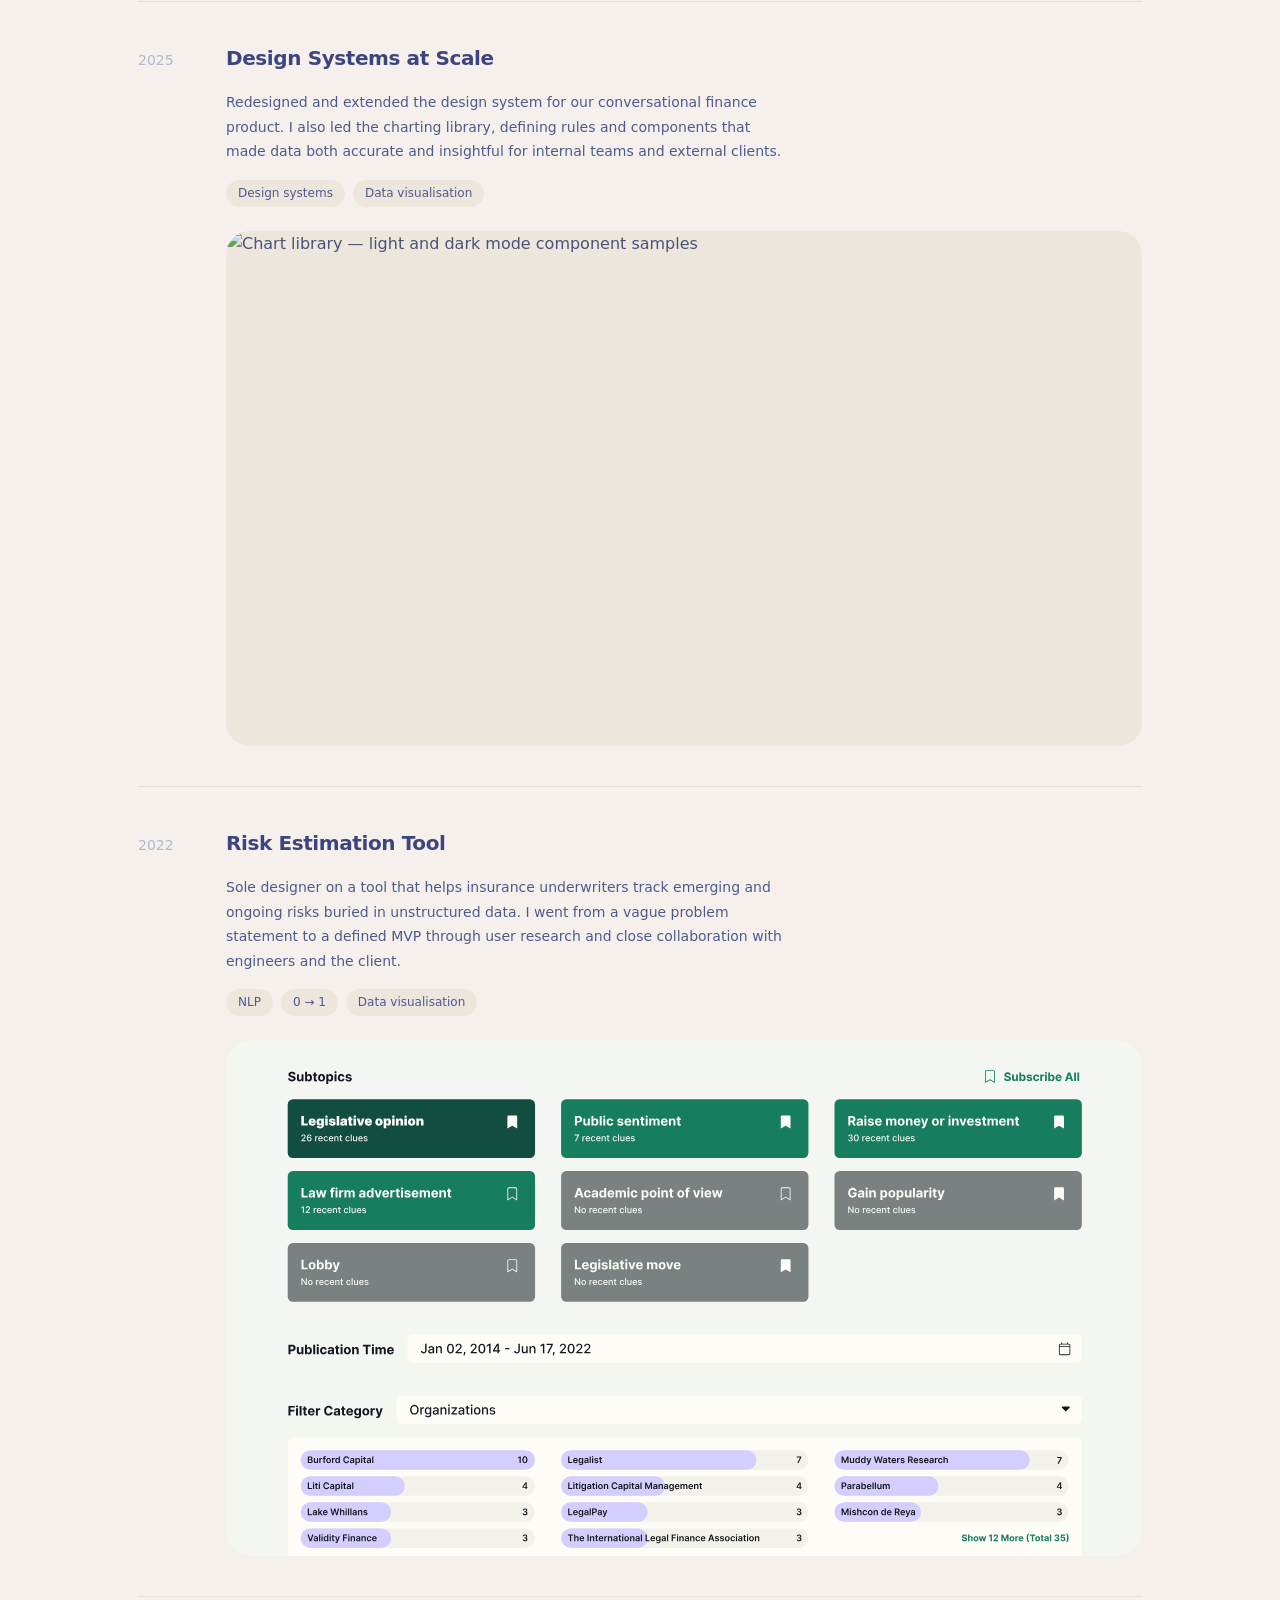
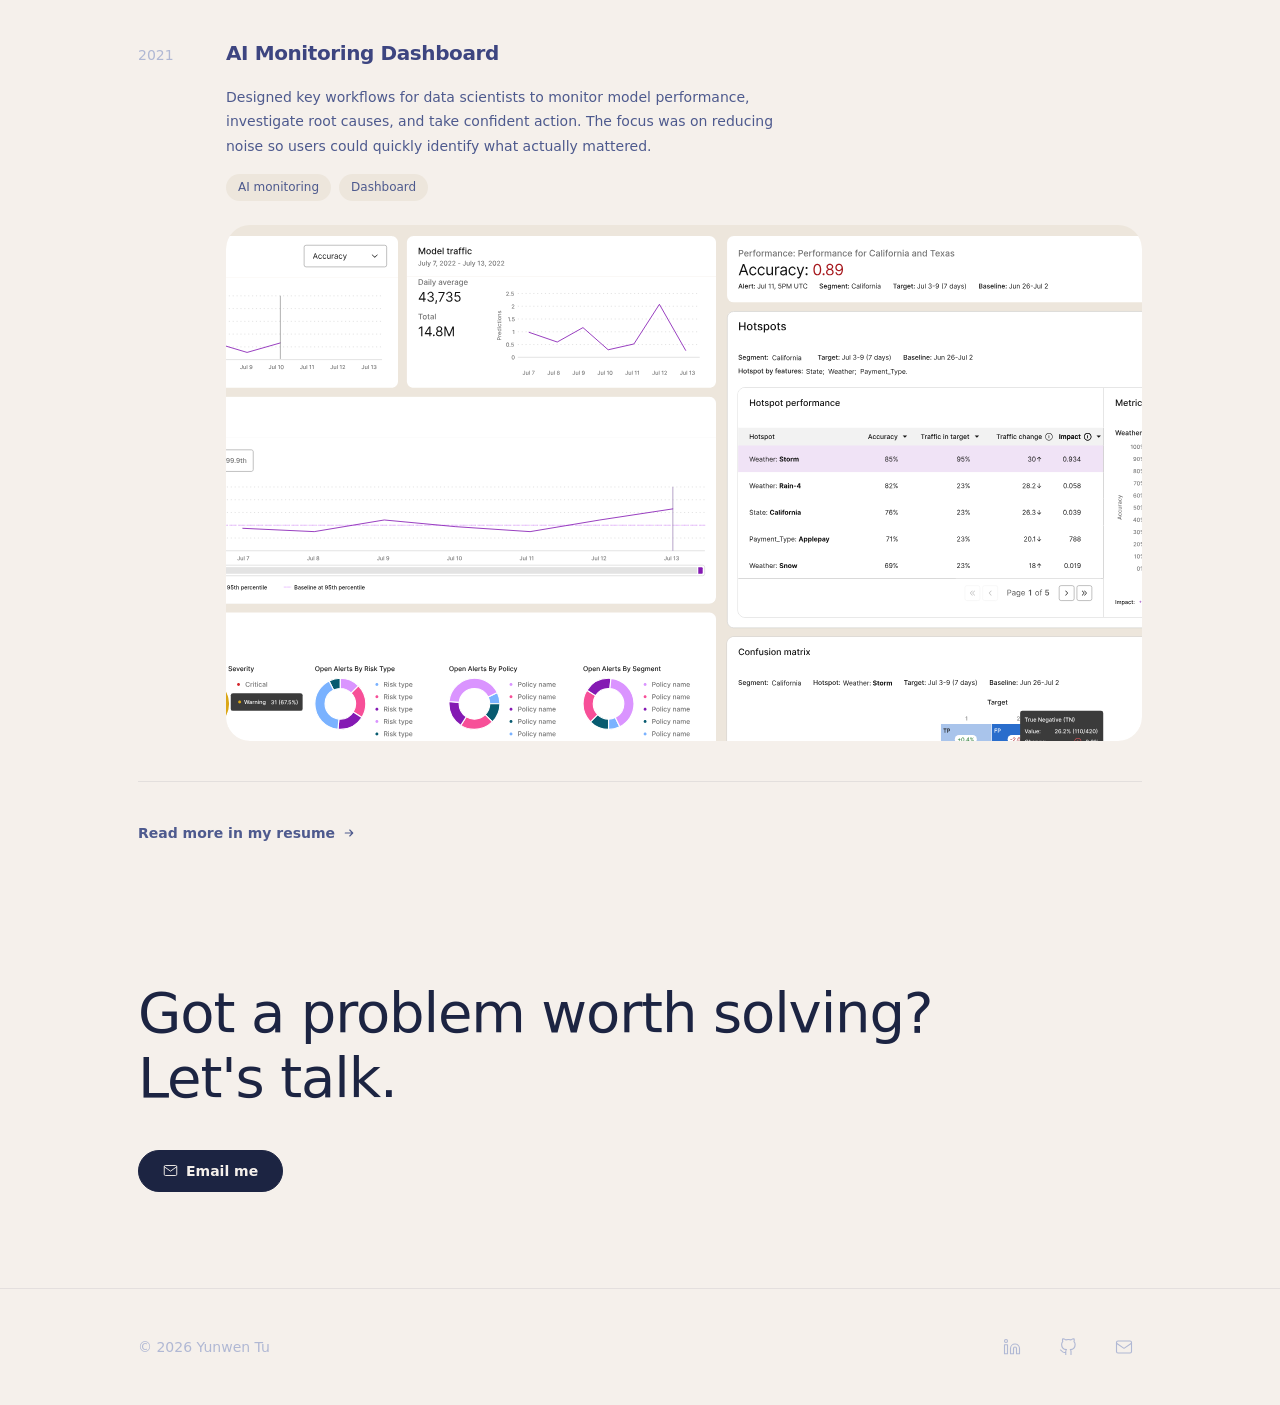
==== commit 86dcf126: "pure vector CF image, no embedded raster" ====
--- a/index.html
+++ b/index.html
@@ -518,7 +518,7 @@
             <span class="row-tag">0 → 1</span>
           </div>
           <div class="row-image">
-            <img src="images/conversational-finance-ui-2200.svg" alt="Conversational Finance — chat interface showing revenue comparison" class="fit-contain">
+            <img src="images/cf-clean-2200.svg" alt="Conversational Finance — chat interface showing revenue comparison" class="fit-contain">
           </div>
         </div>
       </div>
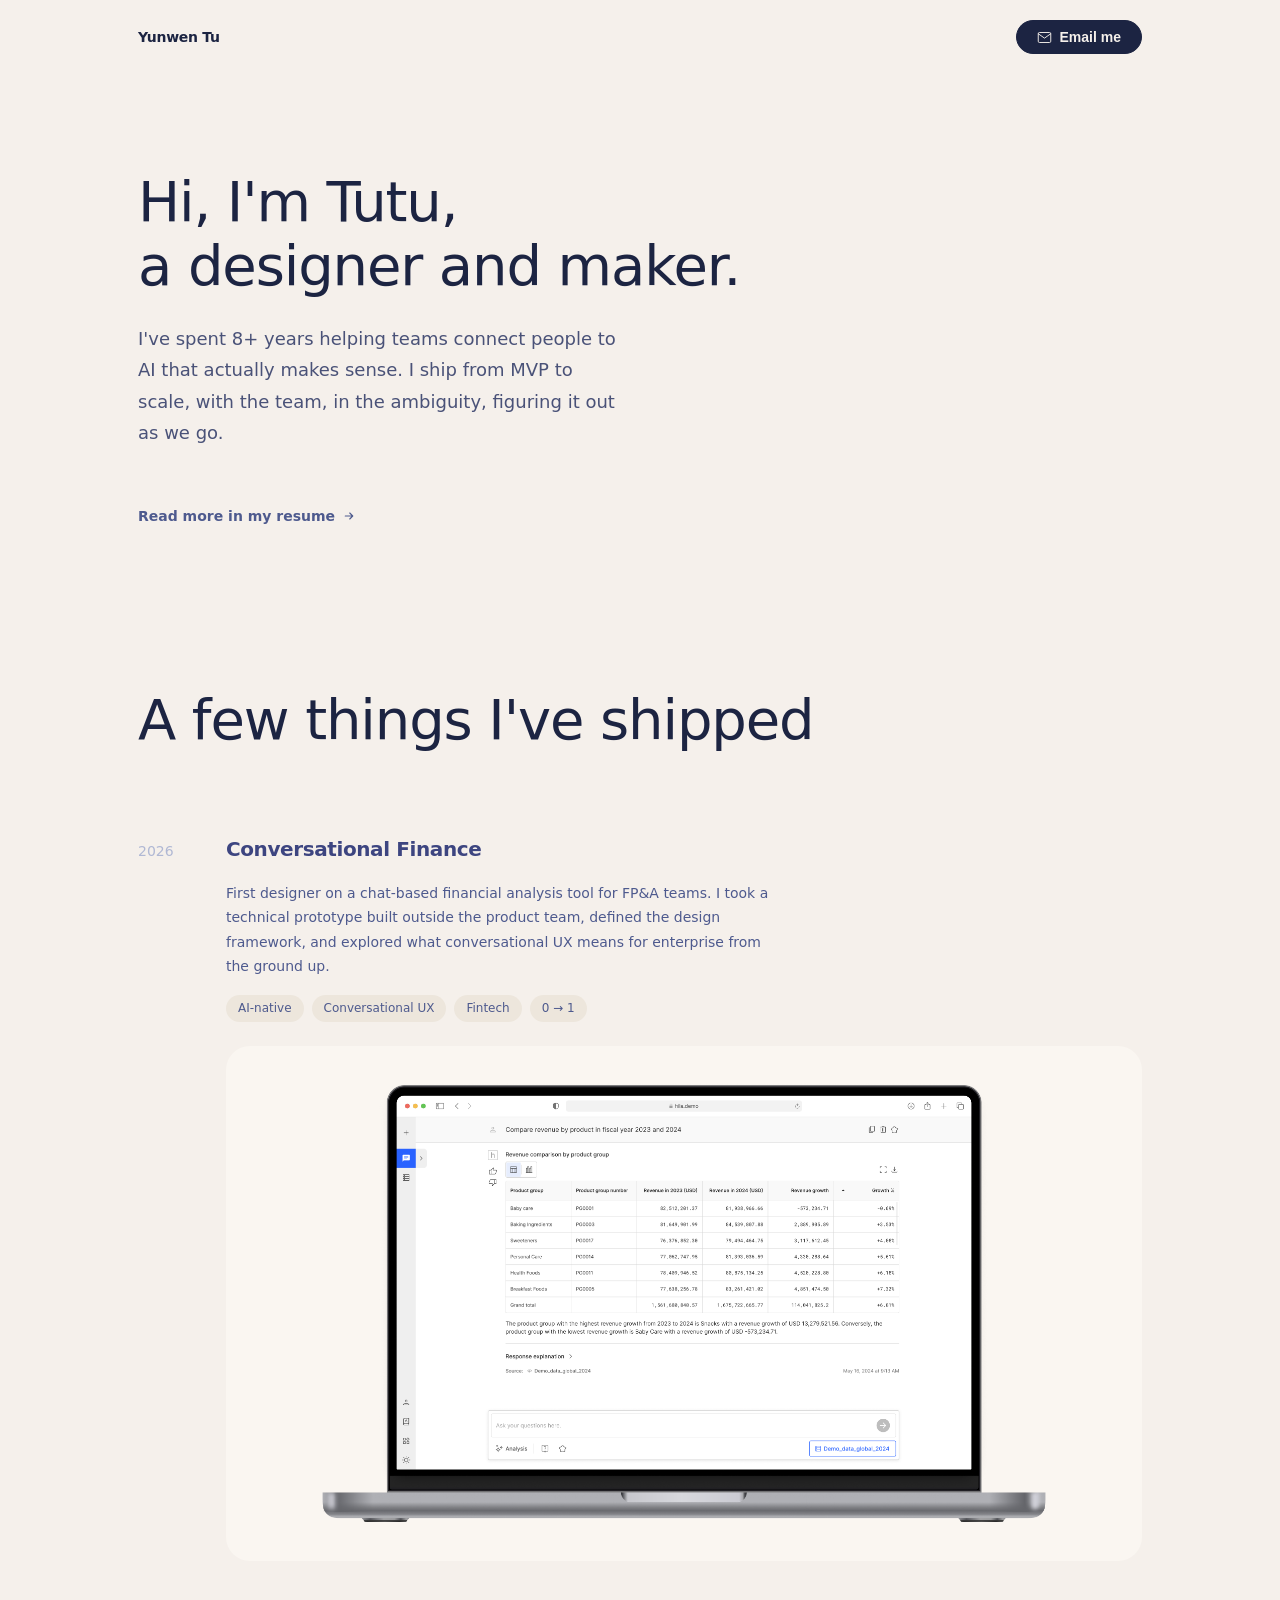
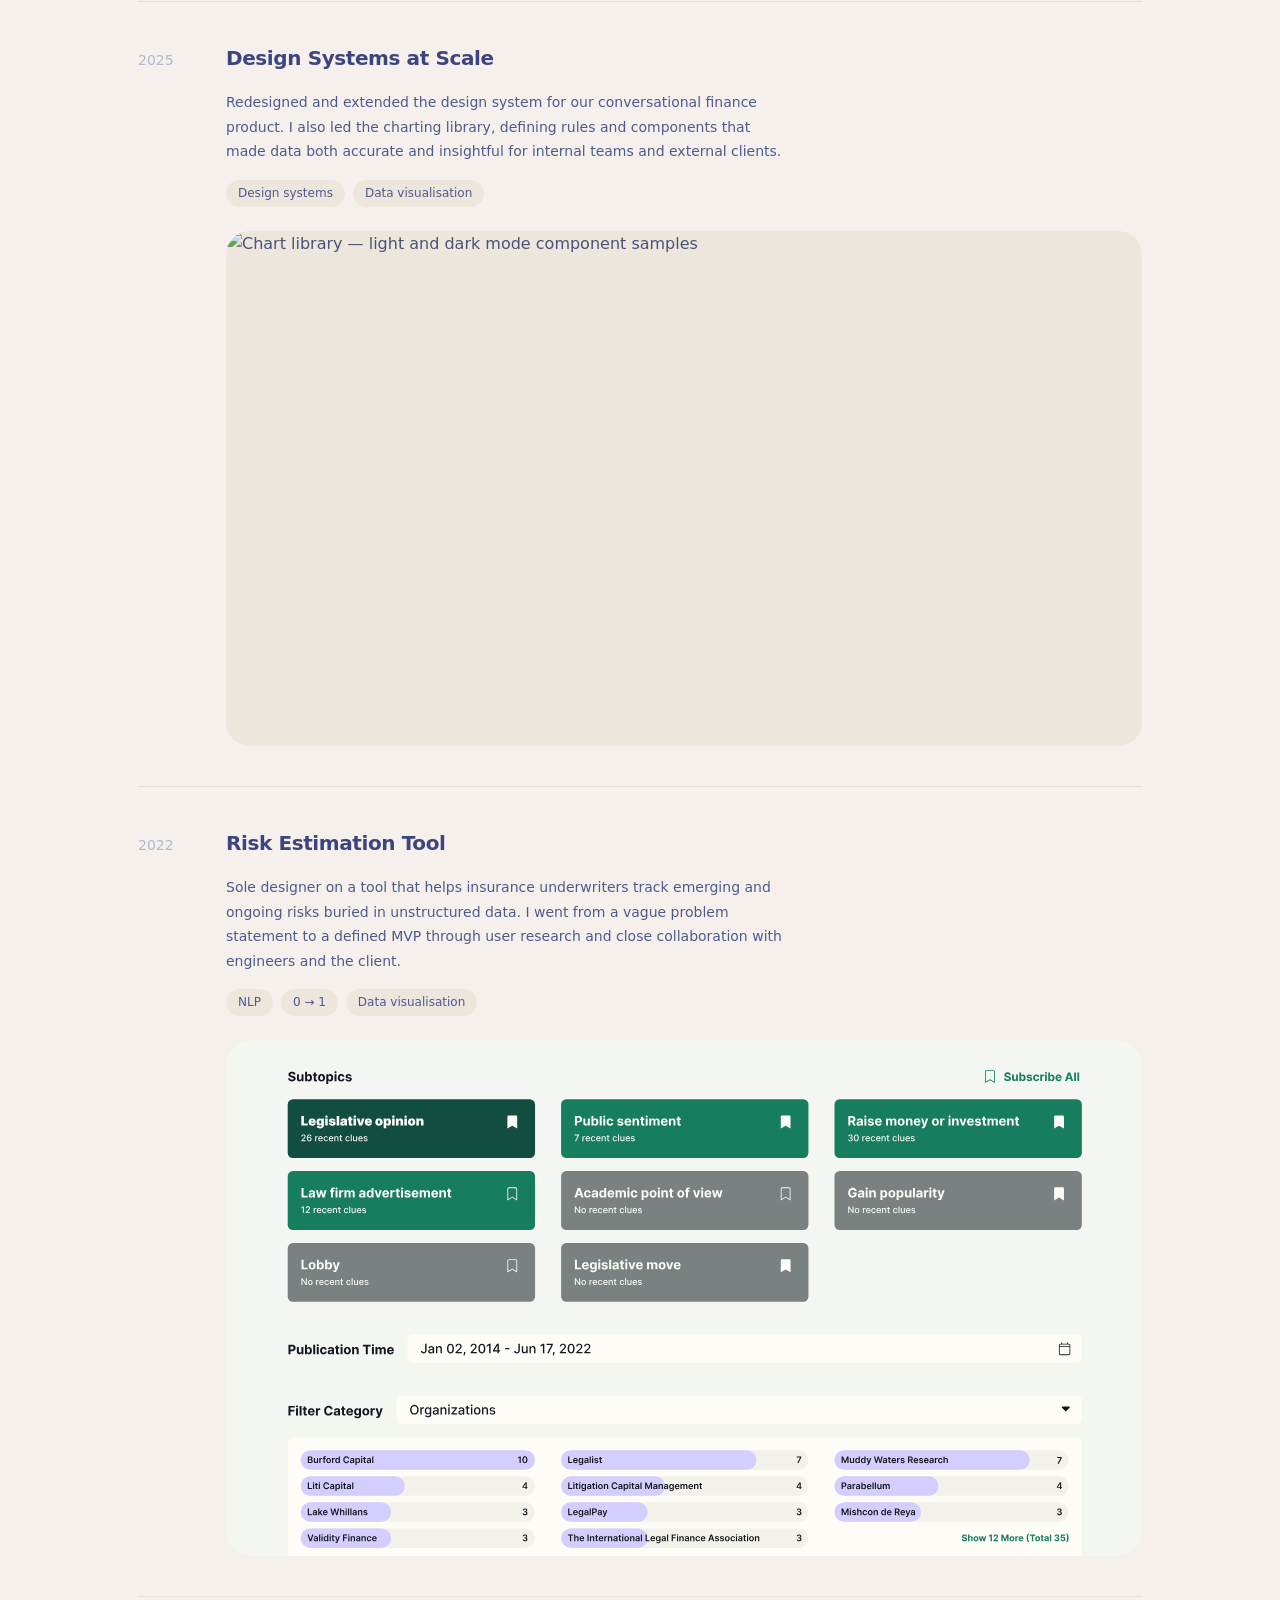
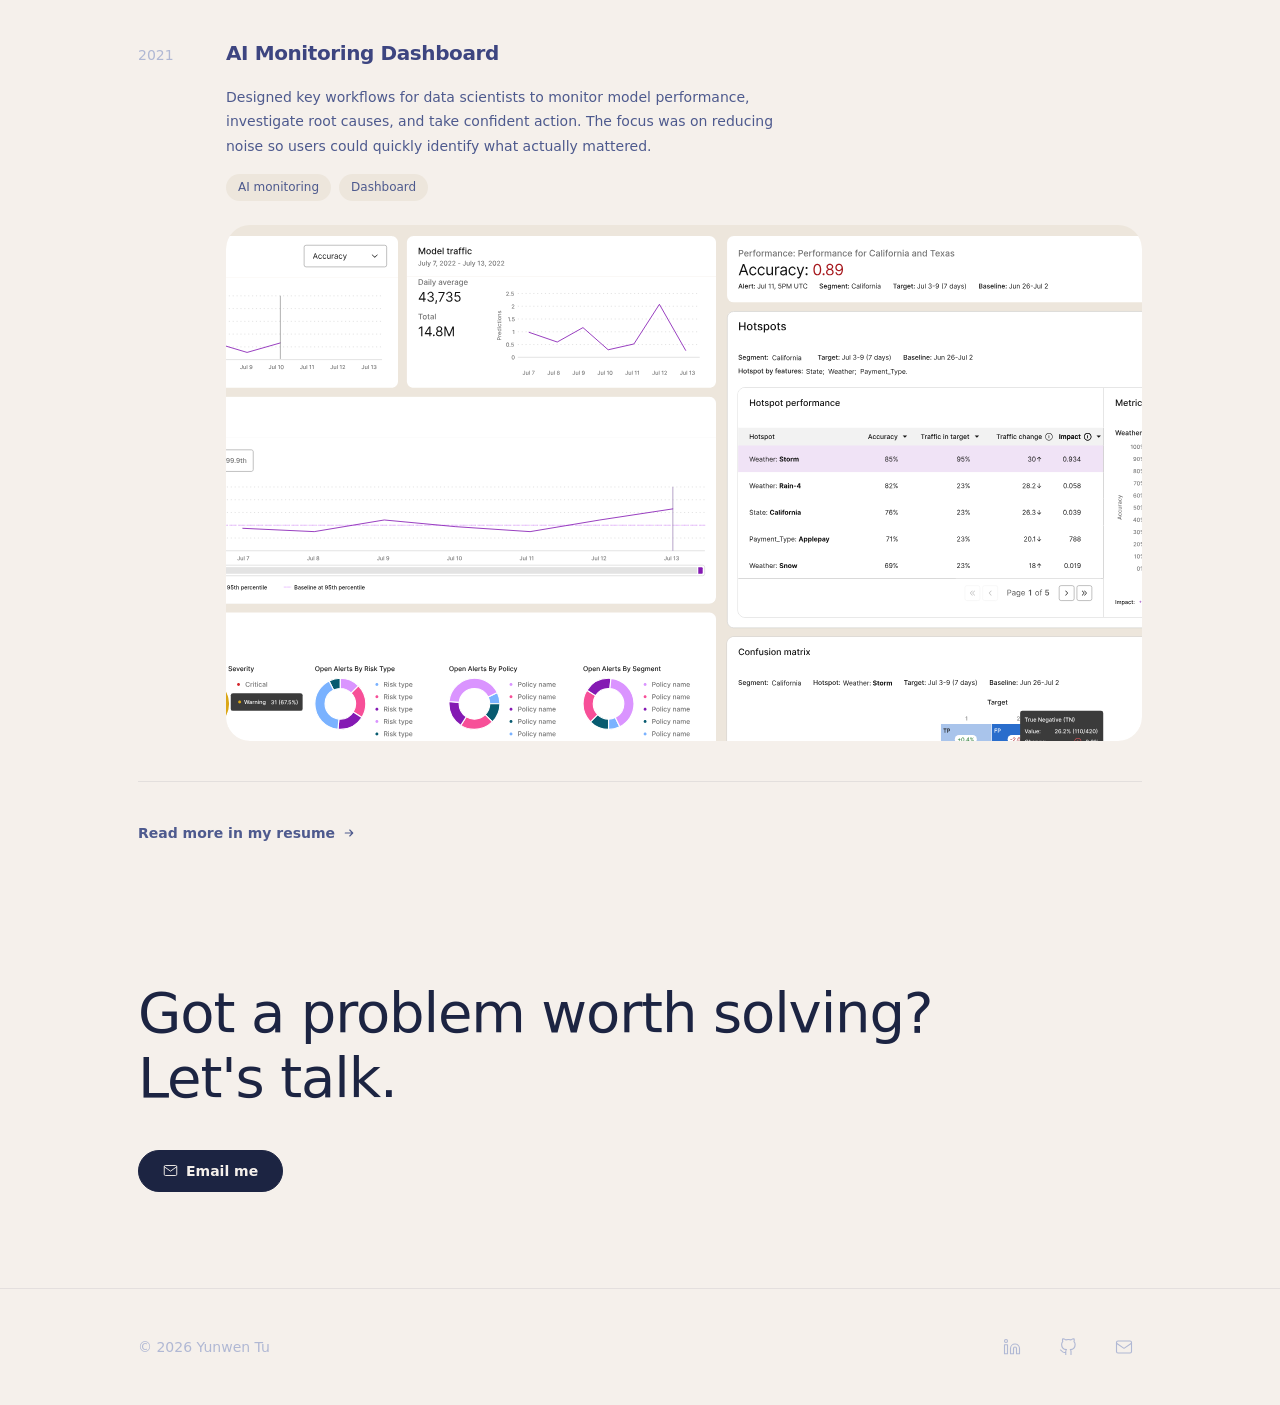
==== commit 63930aa2: "use 3300w PNG for CF image" ====
--- a/index.html
+++ b/index.html
@@ -518,7 +518,7 @@
             <span class="row-tag">0 → 1</span>
           </div>
           <div class="row-image">
-            <img src="images/cf-clean-2200.svg" alt="Conversational Finance — chat interface showing revenue comparison" class="fit-contain">
+            <img src="images/conversational-finance-ui-3300.png" alt="Conversational Finance — chat interface showing revenue comparison" class="fit-contain">
           </div>
         </div>
       </div>
